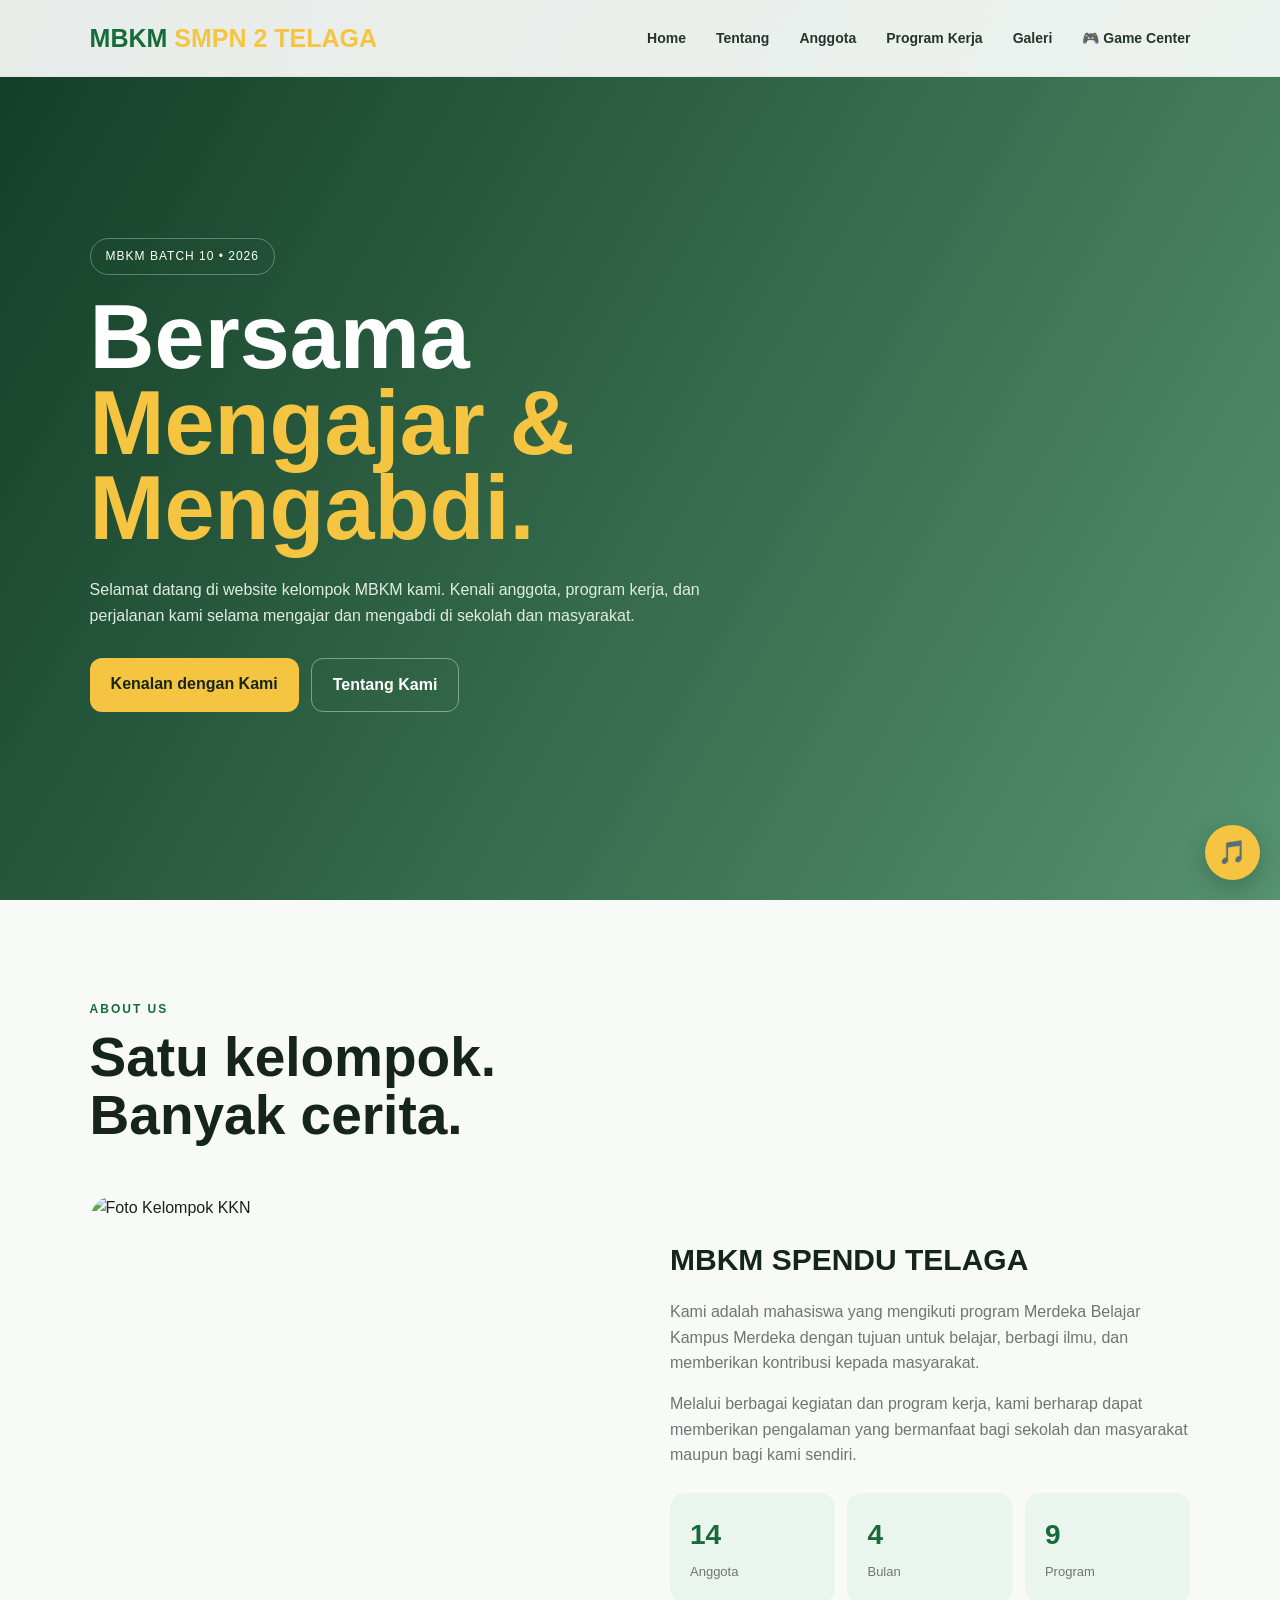
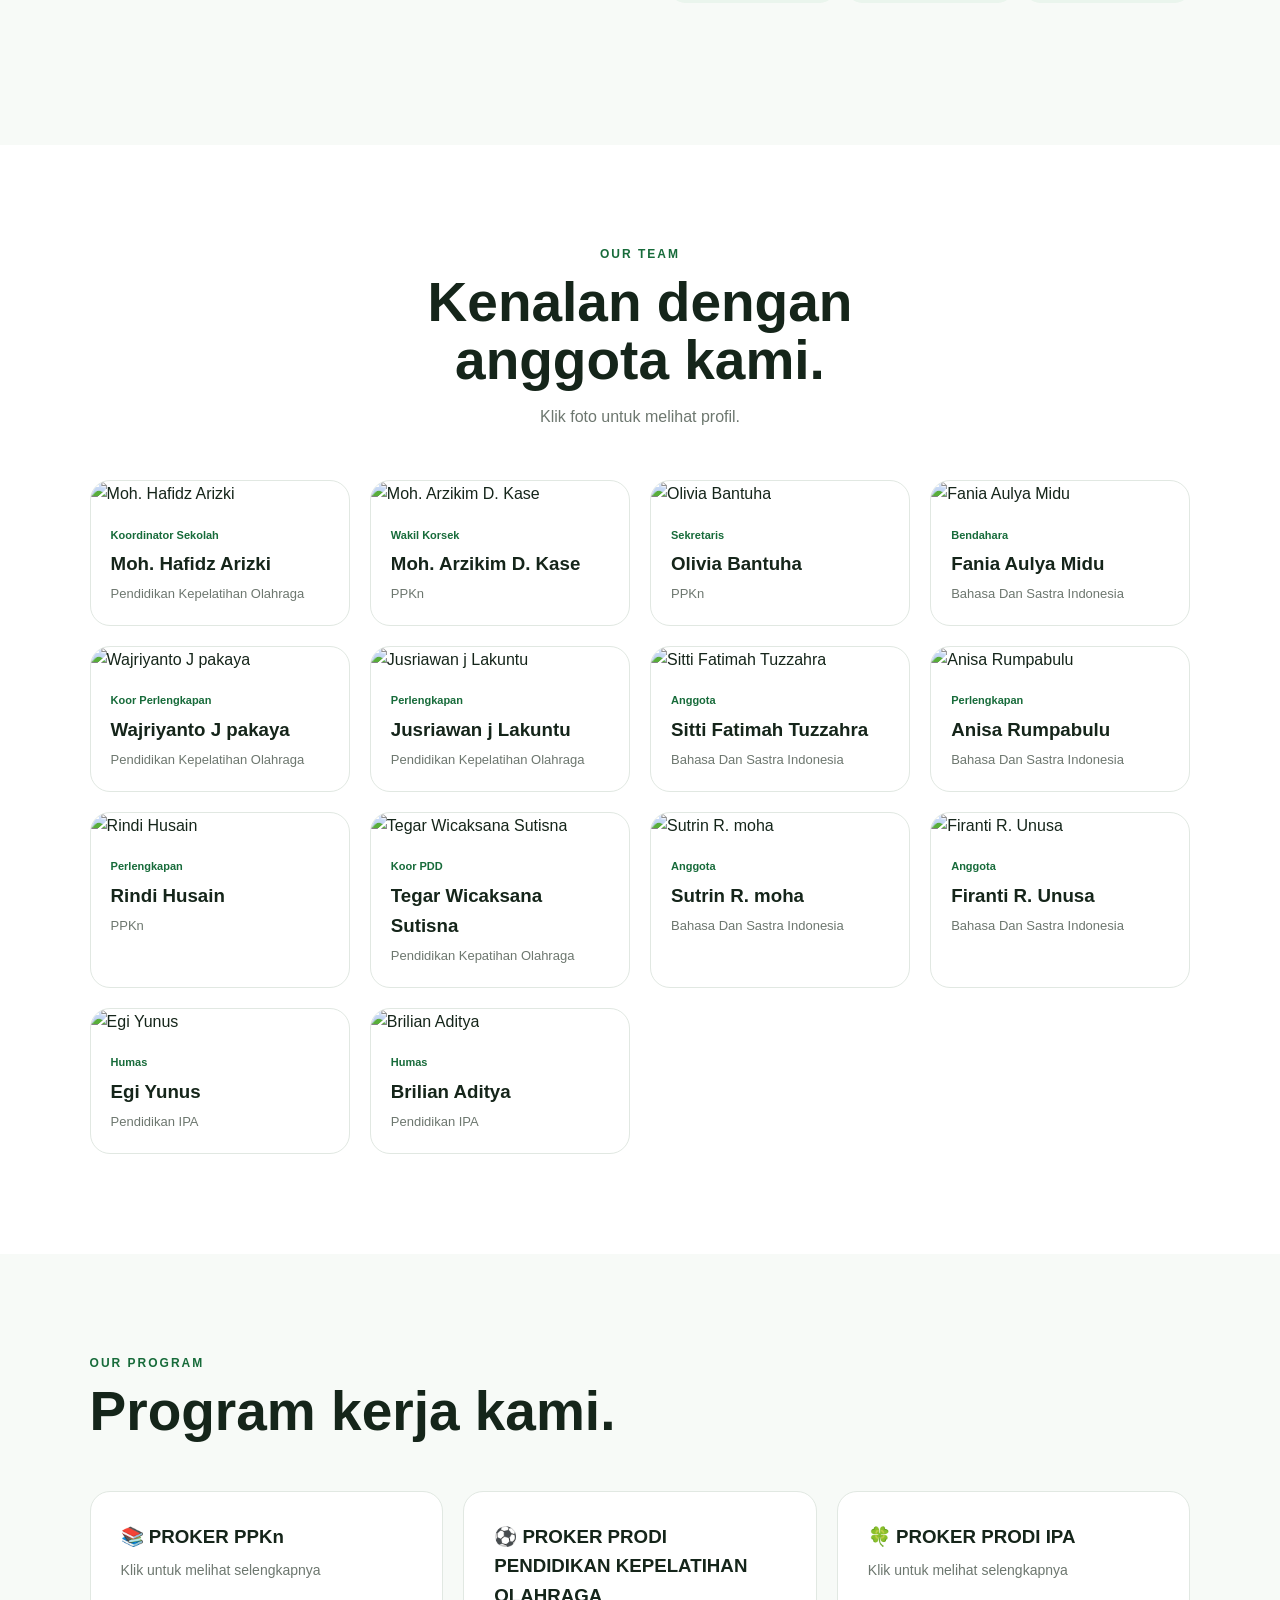
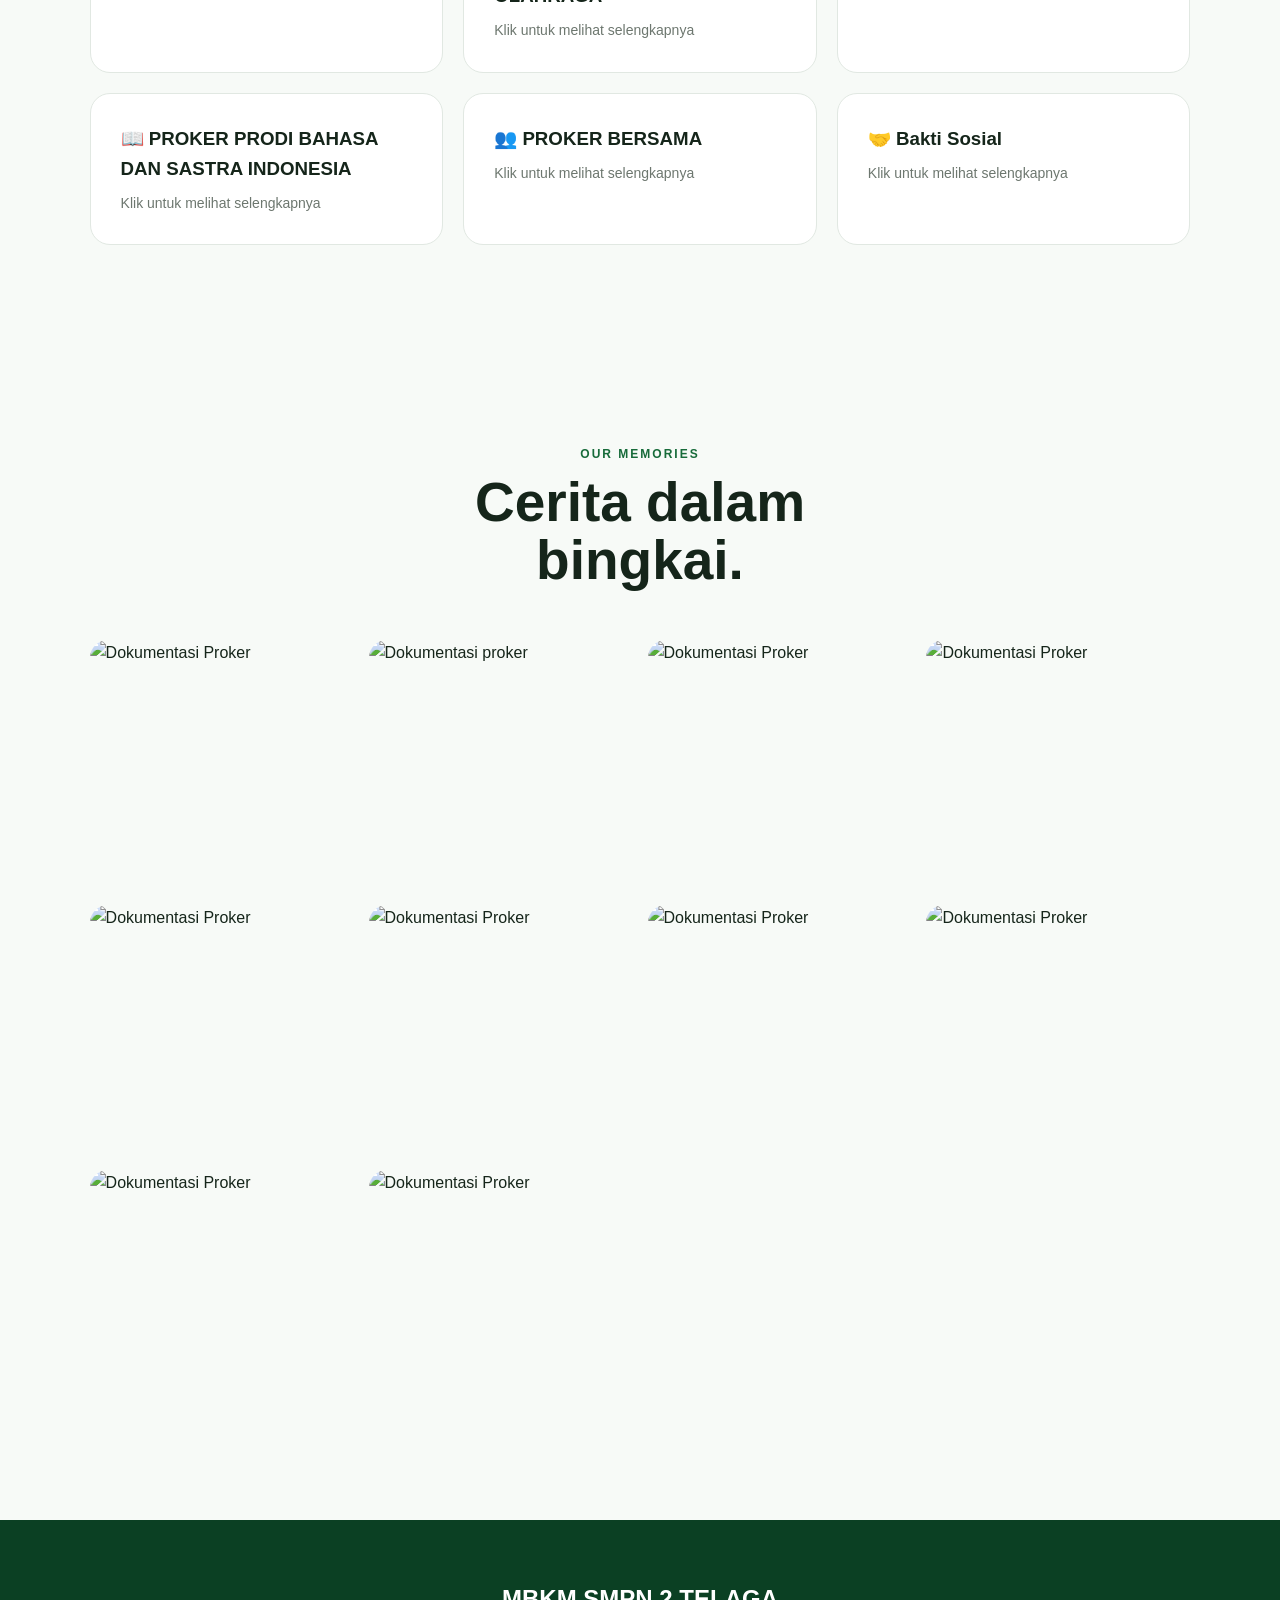
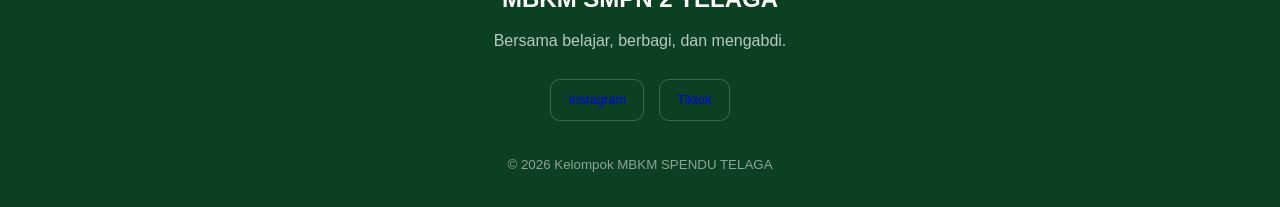
==== index.html @ 3bb8b8b4 "Add files via upload" ====
<!DOCTYPE html>
<html lang="id">
<head>
    <meta charset="UTF-8">
    <meta name="viewport" content="width=device-width, initial-scale=1.0">

    <title>MBKM SPENDU TELAGA</title>

    <link rel="stylesheet" href="style.css">
</head>

<body>

<!-- NAVBAR -->
<header class="navbar">

    <div class="logo">
        MBKM <span>SMPN 2 TELAGA</span>
    </div>

    <button class="menu-btn" onclick="toggleMenu()">
        ☰
    </button>

    <nav id="navMenu">
        <a href="#home">Home</a>
        <a href="#tentang">Tentang</a>
        <a href="#anggota">Anggota</a>
        <a href="#proker">Program Kerja</a>
        <a href="#galeri">Galeri</a>
      <a href="games/index.html">🎮 Game Center</a>
    </nav>

</header>


<!-- HERO -->
<section class="hero" id="home">

    <div class="hero-content">

        <p class="label">
            MBKM BATCH 10 • 2026
        </p>

        <h1>
            Bersama<br>
            <span>Mengajar & Mengabdi.</span>
        </h1>

        <p class="hero-description">
            Selamat datang di website kelompok MBKM kami.
            Kenali anggota, program kerja, dan perjalanan
            kami selama mengajar dan mengabdi di sekolah dan masyarakat.
        </p>

        <div class="hero-buttons">

            <a href="#anggota" class="btn primary">
                Kenalan dengan Kami
            </a>

            <a href="#tentang" class="btn secondary">
                Tentang Kami
            </a>

        </div>

    </div>

</section>


<!-- TENTANG -->
<section class="section" id="tentang">

    <div class="section-title">
        <p>ABOUT US</p>

        <h2>
            Satu kelompok.<br>
            Banyak cerita.
        </h2>
    </div>


    <div class="about">

        <div class="about-image">

            <img
                src="images/kelompok.jpg"
                alt="Foto Kelompok KKN"
            >

        </div>


        <div class="about-content">

            <h3>
                MBKM SPENDU TELAGA
            </h3>

            <p>
                Kami adalah mahasiswa yang mengikuti program
                Merdeka Belajar Kampus Merdeka dengan tujuan untuk belajar,
                berbagi ilmu, dan memberikan kontribusi kepada
                masyarakat.
            </p>

            <p>
                Melalui berbagai kegiatan dan program kerja,
                kami berharap dapat memberikan pengalaman
                yang bermanfaat bagi sekolah dan masyarakat maupun bagi
                kami sendiri.
            </p>


            <div class="info-grid">

                <div>
                    <strong>14</strong>
                    <span>Anggota</span>
                </div>

                <div>
                    <strong>4</strong>
                    <span>Bulan</span>
                </div>

                <div>
                    <strong>9</strong>
                    <span>Program</span>
                </div>

            </div>

        </div>

    </div>

</section>


<!-- ANGGOTA -->
<section class="section members-section" id="anggota">

    <div class="section-title center">

        <p>OUR TEAM</p>

        <h2>
            Kenalan dengan<br>
            anggota kami.
        </h2>

        <span>
            Klik foto untuk melihat profil.
        </span>

    </div>


    <div class="member-container" id="memberContainer">

        <!-- DATA ANGGOTA AKAN DIBUAT OLEH JAVASCRIPT -->

    </div>

</section>


<!-- PROGRAM KERJA -->
<section class="section" id="proker">

    <div class="section-title">

        <p>OUR PROGRAM</p>

        <h2>
            Program kerja
            kami.
        </h2>

    </div>


  <section id="program" class="program-section">

    <div class="program-grid">

        <!-- 1 -->
        <div class="program-card" onclick="openProgram(
            '📚 PROKER PRODI PPKn',
            'Membantu Proses Pelaksanaan Pemilihan OSIS SMPN 2 TELAGA.'
        )">
            <h3>📚 PROKER PPKn</h3>
            <p>Klik untuk melihat selengkapnya</p>
        </div>

        <!-- 2 -->
        <div class="program-card" onclick="openProgram(
            '⚽ PROKER PRODI PENDIDIKAN KEPELATIHAN OLAHRAGA',
            'Melaksanakan Turnamen Mini Soocer Dan Melaksanakan Sosialisasi Olahraga Petanque Di SMPN 2 TELAGA.'
        )">
            <h3>⚽ PROKER PRODI PENDIDIKAN KEPELATIHAN OLAHRAGA</h3>
            <p>Klik untuk melihat selengkapnya</p>
        </div>

        <!-- 3 -->
        <div class="program-card" onclick="openProgram(
            '🍀 PROKER PRODI IPA',
            'Pendidikan STIM Merancang Dan Mengembangkan Projek Pembelajaran Berbasis STIM, Serta Merancang Dan Melaksanakan Program Peningkatan SAINS Peserta Didik Melalui Kegiatan Pembelajaran Pendampingan Atau Pengembangan Bahan Literasi IPA.'
        )">
            <h3>🍀 PROKER PRODI IPA</h3>
            <p>Klik untuk melihat selengkapnya</p>
        </div>

        <!-- 4 -->
        <div class="program-card" onclick="openProgram(
            '📖 PROKER PRODI BAHASA DAN SASTRA INDONESIA',
            'Membuat Kotak Rahasia Dan Pohom Ilmu.'
        )">
            <h3>📖 PROKER PRODI BAHASA DAN SASTRA INDONESIA</h3>
            <p>Klik untuk melihat selengkapnya</p>
        </div>

        <!-- 5 -->
        <div class="program-card" onclick="openProgram(
            '👥 PROKER BERSAMA',
            'Membantu Kegiatan Kokurikuler Dengan Tema Lingkungan Bersih Bumi Sehat.'
        )">
            <h3>👥 PROKER BERSAMA</h3>
            <p>Klik untuk melihat selengkapnya</p>
        </div>

        <!-- 6 -->
        <div class="program-card" onclick="openProgram(
            '🤝 Bakti Sosial',
            'Melaksanakan Bakti Sosial Ke Masjid Terdekat.'
        )">
            <h3>🤝 Bakti Sosial</h3>
            <p>Klik untuk melihat selengkapnya</p>
        </div>

        

    </div>

  </section>



        
      
    </div>

</section>



<!-- GALERI -->
<section class="section" id="galeri">

    <div class="section-title center">

        <p>OUR MEMORIES</p>

        <h2>
            Cerita dalam<br>
            bingkai.
        </h2>

    </div>


    <div class="gallery">

        <img src="images/foto1.jpg" alt="Dokumentasi Proker">

        <img src="images/foto2.jpg" alt="Dokumentasi proker">

        <img src="images/foto3.jpg" alt="Dokumentasi Proker">

        
      <img src="images/foto4.jpg" alt="Dokumentasi Proker">
      <img src="images/foto4.jpg" alt="Dokumentasi Proker">
      <img src="images/foto4.jpg" alt="Dokumentasi Proker">
      <img src="images/foto4.jpg" alt="Dokumentasi Proker">
      <img src="images/foto4.jpg" alt="Dokumentasi Proker">
      <img src="images/foto4.jpg" alt="Dokumentasi Proker">
      <img src="images/foto4.jpg" alt="Dokumentasi Proker">

    </div>

</section>

  

<!-- FOOTER -->
<footer>

    <h2>
        MBKM SMPN 2 TELAGA
    </h2>

    <p>
        Bersama belajar, berbagi, dan mengabdi.
    </p>

    <div class="social">

        <a href="https://www.instagram.com/mbkm_spendutalaga?stkn=MWF0ZjVzMjV0ZnR2Zg==" target="_blank">
            Instagram
        </a>

        <a href="https://www.tiktok.com/@ungmengajar_spendutalaga?_r=1&_t=ZS-99w8MPR8Afi">
            Tiktok
        </a>

    </div>

    <small>
        © 2026 Kelompok MBKM SPENDU TELAGA
    </small>

</footer>


<!-- MODAL PROFIL -->
<div class="modal" id="profileModal">

    <div class="modal-box">

        <button
            class="close"
            onclick="closeProfile()">
            ×
        </button>

        <img id="modalPhoto" src="" alt="Foto">

        <div class="modal-info">

            <p id="modalRole"></p>

            <h2 id="modalName"></h2>

            <span id="modalStudy"></span>

            <hr>

            <p id="modalBio"></p>

        </div>

    </div>

</div>


<audio id="bgMusic" loop>
    <source src="music/kkn.mp3" type="audio/mpeg">
</audio>

<button id="musicButton" onclick="toggleMusic()">
    🎵
</button>

<script src="script.js"></script>

  <div id="programModal" class="program-modal">

    <div class="program-modal-box">

        <button class="program-close" onclick="closeProgram()">
            &times;
        </button>

        <div class="program-icon">
            📋
        </div>

        <h2 id="programTitle">Judul Program</h2>

        <p id="programDescription">
            Deskripsi program kerja.
        </p>

    </div>

  </div>

  
</body>
  <!-- =========================================
     LOADING SCREEN MBKM
========================================= -->

<div id="mbkmLoading">

    <div class="mbkm-loading-content">

        <div class="growth-stage">

            <div class="seed">●</div>

            <div class="sprout">
                <span class="stem"></span>
                <span class="leaf leaf-left"></span>
                <span class="leaf leaf-right"></span>
            </div>

            <div class="plant">
                <span class="plant-stem"></span>
                <span class="plant-leaf left"></span>
                <span class="plant-leaf right"></span>
                <span class="plant-leaf top"></span>
            </div>

        </div>

        <div class="loading-icons">
            <span>📚</span>
            <span>🏫</span>
            <span>⚽</span>
            <span>🤝</span>
        </div>

        <h1>MBKM SPENDU TELAGA</h1>

        <p id="mbkmLoadingText">
            Menanam sebuah perjalanan...
        </p>

        <div class="loading-dots">
            <span></span>
            <span></span>
            <span></span>
        </div>

    </div>

</div>
</html>
---- style.css ----
/* =========================
   RESET
========================= */

* {
    margin: 0;
    padding: 0;
    box-sizing: border-box;
}

html {
    scroll-behavior: smooth;
}

body {
    font-family:
        Arial,
        Helvetica,
        sans-serif;

    background: #f7faf7;

    color: #15251a;

    line-height: 1.6;
}

a {
    text-decoration: none;
}


/* =========================
   COLOR
========================= */

:root {

    --green: #176b3a;

    --dark-green: #0b4023;

    --light-green: #eaf5ed;

    --yellow: #f5c542;

    --white: #ffffff;

    --gray: #6d776f;

    --border: #e1e8e2;

}


/* =========================
   NAVBAR
========================= */

.navbar {

    position: fixed;

    top: 0;

    left: 0;

    width: 100%;

    z-index: 1000;

    display: flex;

    justify-content: space-between;

    align-items: center;

    padding:
        18px 7%;

    background:
        rgba(255,255,255,.9);

    backdrop-filter:
        blur(15px);

    border-bottom:
        1px solid #e5e5e5;

}


.logo {

    font-size: 25px;

    font-weight: 900;

    color:
        var(--green);

}

.logo span {

    color:
        var(--yellow);

}


.navbar nav {

    display: flex;

    gap: 30px;

}


.navbar nav a {

    color:
        #26352b;

    font-size: 14px;

    font-weight: 700;

    transition: .3s;

}


.navbar nav a:hover {

    color:
        var(--green);

}


.menu-btn {

    display: none;

    border: none;

    background: none;

    font-size: 26px;

}


/* =========================
   HERO
========================= */

.hero {

    min-height: 100vh;

    display: flex;

    align-items: center;

    padding:
        120px 7% 70px;

    color:
        white;

    background:

        linear-gradient(
            120deg,
            rgba(8,53,29,.96),
            rgba(23,107,58,.72)
        ),

        url("images/hero.jpg");

    background-size: cover;

    background-position: center;

}


.hero-content {

    max-width: 780px;

}


.label {

    display: inline-block;

    padding:
        8px 15px;

    margin-bottom:
        20px;

    border:
        1px solid rgba(255,255,255,.3);

    border-radius:
        50px;

    font-size:
        12px;

    letter-spacing:
        1px;

}


.hero h1 {

    font-size:
        clamp(45px,9vw,90px);

    line-height:
        .95;

    margin-bottom:
        25px;

}


.hero h1 span {

    color:
        var(--yellow);

}


.hero-description {

    max-width:
        620px;

    color:
        #e0ece4;

    margin-bottom:
        30px;

}


.hero-buttons {

    display:
        flex;

    gap:
        12px;

    flex-wrap:
        wrap;

}


.btn {

    display:
        inline-block;

    padding:
        13px 21px;

    border-radius:
        12px;

    font-weight:
        800;

    transition:
        .3s;

}


.primary {

    background:
        var(--yellow);

    color:
        #17251b;

}


.primary:hover {

    transform:
        translateY(-3px);

}


.secondary {

    color:
        white;

    border:
        1px solid rgba(255,255,255,.4);

}


/* =========================
   SECTION
========================= */

.section {

    padding:
        100px 7%;

}


.section-title {

    max-width:
        650px;

    margin-bottom:
        50px;

}


.section-title p {

    color:
        var(--green);

    font-weight:
        900;

    font-size:
        12px;

    letter-spacing:
        2px;

}


.section-title h2 {

    font-size:
        clamp(34px,5vw,55px);

    line-height:
        1.05;

    margin:
        10px 0 15px;

}


.section-title span {

    color:
        var(--gray);

}


.center {

    text-align:
        center;

    margin-left:
        auto;

    margin-right:
        auto;

}


/* =========================
   ABOUT
========================= */

.about {

    display:
        grid;

    grid-template-columns:
        1fr 1fr;

    gap:
        60px;

    align-items:
        center;

}


.about-image {

    height:
        450px;

    border-radius:
        25px;

    overflow:
        hidden;

}


.about-image img {

    width:
        100%;

    height:
        100%;

    object-fit:
        cover;

}


.about-content h3 {

    font-size:
        30px;

    margin-bottom:
        15px;

}


.about-content p {

    color:
        var(--gray);

    margin-bottom:
        15px;

}


.info-grid {

    display:
        grid;

    grid-template-columns:
        repeat(3,1fr);

    gap:
        12px;

    margin-top:
        25px;

}


.info-grid div {

    padding:
        20px;

    background:
        var(--light-green);

    border-radius:
        15px;

}


.info-grid strong {

    display:
        block;

    color:
        var(--green);

    font-size:
        28px;

}


.info-grid span {

    color:
        var(--gray);

    font-size:
        13px;

}


/* =========================
   MEMBERS
========================= */

.members-section {

    background:
        white;

}


.member-container {

    display:
        grid;

    grid-template-columns:
        repeat(4,1fr);

    gap:
        20px;

}


.member-card {

    background:
        white;

    border:
        1px solid var(--border);

    border-radius:
        20px;

    overflow:
        hidden;

    cursor:
        pointer;

    transition:
        .35s;

}


.member-card:hover {

    transform:
        translateY(-7px);

    box-shadow:
        0 20px 45px rgba(0,0,0,.09);

}


.member-card img {

    width:
        100%;

    height:
        280px;

    object-fit:
        cover;

}


.member-info {

    padding:
        20px;

}


.member-role {

    color:
        var(--green);

    font-size:
        11px;

    font-weight:
        900;

}


.member-info h3 {

    margin:
        5px 0;

}


.member-info p {

    color:
        var(--gray);

    font-size:
        13px;

}


/* =========================
   PROGRAM
========================= */

.program-grid {

    display:
        grid;

    grid-template-columns:
        repeat(3,1fr);

    gap:
        20px;

}


.program-card {

    padding:
        30px;

    background:
        white;

    border:
        1px solid var(--border);

    border-radius:
        20px;

    transition:
        .3s;

}


.program-card:hover {

    transform:
        translateY(-5px);

    border-color:
        var(--green);

}


.icon {

    width:
        55px;

    height:
        55px;

    display:
        flex;

    align-items:
        center;

    justify-content:
        center;

    background:
        var(--light-green);

    border-radius:
        15px;

    font-size:
        25px;

    margin-bottom:
        20px;

}


.program-card h3 {

    margin-bottom:
        8px;

}


.program-card p {

    color:
        var(--gray);

    font-size:
        14px;

}


/* =========================
   GALLERY
========================= */

.gallery {

    display:
        grid;

    grid-template-columns:
        repeat(4,1fr);

    gap:
        15px;

}


.gallery img {

    width:
        100%;

    height:
        250px;

    object-fit:
        cover;

    border-radius:
        18px;

    transition:
        .4s;

}


.gallery img:hover {

    transform:
        scale(1.03);

}


/* =========================
   FOOTER
========================= */

footer {

    padding:
        60px 7% 30px;

    background:
        var(--dark-green);

    color:
        white;

    text-align:
        center;

}


footer p {

    color:
        #b9cabe;

    margin:
        10px 0 25px;

}


.social {

    display:
        flex;

    justify-content:
        center;

    gap:
        15px;

    margin-bottom:
        30px;

}


.social a {

    padding:
        10px 17px;

    border:
        1px solid rgba(255,255,255,.2);

    border-radius:
        10px;

    font-size:
        13px;

}


footer small {

    color:
        #8ea394;

}


/* =========================
   MODAL
========================= */

.modal {

    position:
        fixed;

    inset:
        0;

    z-index:
        2000;

    display:
        none;

    align-items:
        center;

    justify-content:
        center;

    padding:
        20px;

    background:
        rgba(0,0,0,.7);

}


.modal.active {

    display:
        flex;

}


.modal-box {

    position:
        relative;

    width:
        min(480px,100%);

    background:
        white;

    border-radius:
        25px;

    overflow:
        hidden;

}


.modal-box > img {

    width:
        100%;

    height:
        300px;

    object-fit:
        cover;

}


.close {

    position:
        absolute;

    top:
        15px;

    right:
        15px;

    width:
        38px;

    height:
        38px;

    border:
        none;

    border-radius:
        50%;

    background:
        white;

    font-size:
        24px;

    cursor:
        pointer;

}


.modal-info {

    padding:
        25px;

}


.modal-info > p:first-child {

    color:
        var(--green);

    font-size:
        12px;

    font-weight:
        900;

}


.modal-info h2 {

    margin:
        5px 0;

}


.modal-info span {

    color:
        var(--gray);

    font-size:
        14px;

}


.modal-info hr {

    margin:
        20px 0;

    border:
        none;

    border-top:
        1px solid var(--border);

}


.modal-info p {

    color:
        var(--gray);

}


/* =========================
   MOBILE
========================= */

@media(max-width:900px) {

    .member-container {

        grid-template-columns:
            repeat(2,1fr);

    }

    .program-grid {

        grid-template-columns:
            repeat(2,1fr);

    }

    .gallery {

        grid-template-columns:
            repeat(2,1fr);

    }

    .about {

        grid-template-columns:
            1fr;

    }

}


@media(max-width:650px) {

    .navbar {

        padding:
            15px 5%;

    }


    .menu-btn {

        display:
            block;

    }


    .navbar nav {

        position:
            absolute;

        top:
            70px;

        left:
            5%;

        right:
            5%;

        display:
            none;

        flex-direction:
            column;

        gap:
            0;

        padding:
            10px;

        background:
            white;

        border-radius:
            15px;

        box-shadow:
            0 15px 40px rgba(0,0,0,.12);

    }


    .navbar nav.active {

        display:
            flex;

    }


    .navbar nav a {

        padding:
            12px;

    }


    .section {

        padding:
            75px 5%;

    }


    .member-container {

        grid-template-columns:
            1fr;

    }


    .program-grid {

        grid-template-columns:
            1fr;

    }


    .gallery {

        grid-template-columns:
            1fr 1fr;

    }


    .gallery img {

        height:
            180px;

    }

  .video-section {
    padding: 80px 20px;
    text-align: center;
}

.video-container {
    max-width: 900px;
    margin: 30px auto 0;
    border-radius: 20px;
    overflow: hidden;
    border: 2px solid rgba(245, 197, 66, .5);
    box-shadow: 0 15px 40px rgba(0,0,0,.35);
}

.video-container video {
    display: block;
    width: 100%;
    height: auto;
}


    .about-image {

        height:
            300px;

    }


    .info-grid {

        grid-template-columns:
            1fr;

    }

}

/* =========================
   ANIMASI SAAT SCROLL
========================= */

.reveal {
    opacity: 0;
    transform: translateY(50px);
    transition: opacity 0.8s ease, transform 0.8s ease;
}

.reveal.active {
    opacity: 1;
    transform: translateY(0);
}


/* =========================
   FOTO ZOOM
========================= */

.photo-zoom {
    cursor: pointer;
    transition: transform 0.4s ease, filter 0.4s ease;
}

.photo-zoom:hover {
    transform: scale(1.03);
}

.photo-viewer {
    position: fixed;
    inset: 0;
    background: rgba(0, 0, 0, 0.9);
    display: flex;
    justify-content: center;
    align-items: center;
    padding: 20px;
    z-index: 9999;

    opacity: 0;
    visibility: hidden;
    transition: 0.3s ease;
}

.photo-viewer.show {
    opacity: 1;
    visibility: visible;
}

.photo-viewer img {
    max-width: 95%;
    max-height: 90vh;
    object-fit: contain;
    border-radius: 15px;

    transform: scale(0.7);
    transition: transform 0.4s ease;
}

.photo-viewer.show img {
    transform: scale(1);
}

.close-photo {
    position: absolute;
    top: 20px;
    right: 25px;

    font-size: 35px;
    color: white;
    cursor: pointer;
    z-index: 2;
}
/* =========================
   MUSIC BUTTON
========================= */

#musicButton {
    position: fixed;

    right: 20px;
    bottom: 20px;

    width: 55px;
    height: 55px;

    border: none;
    border-radius: 50%;

    background: #f5c542;
    color: #15251a;

    font-size: 23px;

    cursor: pointer;

    z-index: 1500;

    box-shadow:
        0 8px 25px rgba(0,0,0,.2);

    transition: .3s;
}

#musicButton:hover {
    transform: scale(1.1);
}

#musicButton.playing {
    animation: musicPulse 1.2s infinite;
}

@keyframes musicPulse {

    0% {
        transform: scale(1);
    }

    50% {
        transform: scale(1.12);
    }

    100% {
        transform: scale(1);
    }

}

/* =========================
   PROGRAM KERJA INTERAKTIF
========================= */

.program-card {
    cursor: pointer;
    transition: transform 0.3s ease,
                box-shadow 0.3s ease;
}

.program-card:hover {
    transform: translateY(-8px) scale(1.02);
}

.program-card:active {
    transform: scale(0.97);
}


/* POPUP */

.program-modal {
    position: fixed;
    inset: 0;

    background: rgba(0, 0, 0, 0.75);

    display: flex;
    align-items: center;
    justify-content: center;

    padding: 20px;

    z-index: 9998;

    opacity: 0;
    visibility: hidden;

    transition: 0.3s ease;
}

.program-modal.show {
    opacity: 1;
    visibility: visible;
}

.program-modal-box {
    position: relative;

    width: 100%;
    max-width: 550px;

    padding: 40px 30px;

    border-radius: 25px;

    background: linear-gradient(
        145deg,
        #123d2b,
        #0b241a
    );

    border: 1px solid rgba(245, 197, 66, 0.5);

    box-shadow:
        0 20px 60px rgba(0,0,0,0.5),
        0 0 30px rgba(245,197,66,0.15);

    text-align: center;

    transform: scale(0.7);

    transition: 0.4s ease;
}

.program-modal.show .program-modal-box {
    transform: scale(1);
}

.program-icon {
    font-size: 45px;
    margin-bottom: 15px;
}

.program-modal-box h2 {
    color: #f5c542;
    margin-bottom: 15px;
}

.program-modal-box p {
    color: #eee;
    line-height: 1.8;
    font-size: 15px;
}

.program-close {
    position: absolute;

    top: 12px;
    right: 18px;

    background: transparent;
    border: none;

    color: white;

    font-size: 32px;

    cursor: pointer;
}

.program-close:hover {
    color: #f5c542;
}

/* =========================================
   MBKM GROWTH LOADING
========================================= */

#mbkmLoading {
    position: fixed;
    inset: 0;
    z-index: 999999;
    display: flex;
    align-items: center;
    justify-content: center;
    background:
        radial-gradient(
            circle at center,
            #123d27 0%,
            #071a10 55%,
            #030b07 100%
        );
    overflow: hidden;
    opacity: 1;
    visibility: visible;
    transition: opacity .8s ease, visibility .8s ease;
}

#mbkmLoading.hide {
    opacity: 0;
    visibility: hidden;
}

.mbkm-loading-content {
    position: relative;
    width: 100%;
    max-width: 500px;
    text-align: center;
}

/* Tanaman */

.growth-stage {
    position: relative;
    width: 180px;
    height: 190px;
    margin: 0 auto 10px;
}

/* Benih */

.seed {
    position: absolute;
    left: 50%;
    bottom: 35px;
    transform: translateX(-50%);
    width: 15px;
    height: 20px;
    border-radius: 50%;
    background: #f5c542;
    box-shadow: 0 0 25px rgba(245,197,66,.5);
    animation: seedGrow 1s ease forwards;
}

/* Tunas */

.sprout {
    position: absolute;
    left: 50%;
    bottom: 30px;
    width: 70px;
    height: 110px;
    transform: translateX(-50%) scale(0);
    opacity: 0;
    animation: sproutGrow 1.2s ease forwards 1s;
}

.stem {
    position: absolute;
    left: 50%;
    bottom: 0;
    width: 7px;
    height: 75px;
    transform: translateX(-50%);
    border-radius: 10px;
    background: #4caf50;
}

.leaf {
    position: absolute;
    width: 42px;
    height: 22px;
    background: #65b947;
    border-radius: 100% 0 100% 0;
}

.leaf-left {
    left: 0;
    bottom: 35px;
    transform: rotate(-25deg);
}

.leaf-right {
    right: 0;
    bottom: 55px;
    transform: scaleX(-1) rotate(-25deg);
}

/* Tanaman besar */

.plant {
    position: absolute;
    left: 50%;
    bottom: 20px;
    width: 120px;
    height: 145px;
    transform: translateX(-50%) scale(0);
    opacity: 0;
    animation: plantGrow 1.4s ease forwards 2.1s;
}

.plant-stem {
    position: absolute;
    left: 50%;
    bottom: 0;
    width: 8px;
    height: 120px;
    transform: translateX(-50%);
    border-radius: 10px;
    background: #4caf50;
}

.plant-leaf {
    position: absolute;
    width: 58px;
    height: 30px;
    background: #66bb45;
    border-radius: 100% 0 100% 0;
}

.plant-leaf.left {
    left: 0;
    bottom: 45px;
    transform: rotate(-25deg);
}

.plant-leaf.right {
    right: 0;
    bottom: 70px;
    transform: scaleX(-1) rotate(-25deg);
}

.plant-leaf.top {
    left: 50%;
    top: 0;
    transform: translateX(-50%) rotate(45deg);
    width: 48px;
    height: 48px;
}

/* Ikon */

.loading-icons {
    display: flex;
    justify-content: center;
    gap: 18px;
    margin-top: 5px;
}

.loading-icons span {
    font-size: 25px;
    opacity: 0;
    transform: translateY(15px) scale(.6);
}

.loading-icons span:nth-child(1) {
    animation: iconAppear .7s ease forwards 2.8s;
}

.loading-icons span:nth-child(2) {
    animation: iconAppear .7s ease forwards 3s;
}

.loading-icons span:nth-child(3) {
    animation: iconAppear .7s ease forwards 3.2s;
}

.loading-icons span:nth-child(4) {
    animation: iconAppear .7s ease forwards 3.4s;
}

/* Judul */

.mbkm-loading-content h1 {
    margin: 18px 0 5px;
    color: #f5c542;
    font-size: 38px;
    font-weight: 900;
    letter-spacing: 7px;
    opacity: 0;
    animation: titleAppear .8s ease forwards 3.5s;
}

.mbkm-loading-content p {
    margin: 0;
    color: rgba(255,255,255,.7);
    font-size: 13px;
    opacity: 0;
    animation: textAppear .8s ease forwards 3.7s;
}

/* Titik loading */

.loading-dots {
    display: flex;
    justify-content: center;
    gap: 6px;
    margin-top: 18px;
}

.loading-dots span {
    width: 6px;
    height: 6px;
    border-radius: 50%;
    background: #f5c542;
    animation: dotPulse 1s infinite;
}

.loading-dots span:nth-child(2) {
    animation-delay: .15s;
}

.loading-dots span:nth-child(3) {
    animation-delay: .3s;
}

/* Animasi */

@keyframes seedGrow {
    0% {
        transform: translateX(-50%) scale(.2);
        opacity: 0;
    }

    50% {
        transform: translateX(-50%) scale(1.2);
        opacity: 1;
    }

    100% {
        transform: translateX(-50%) scale(1);
        opacity: 0;
    }
}

@keyframes sproutGrow {
    0% {
        transform: translateX(-50%) scale(0);
        opacity: 0;
    }

    60% {
        transform: translateX(-50%) scale(1.1);
        opacity: 1;
    }

    100% {
        transform: translateX(-50%) scale(1);
        opacity: 1;
    }
}

@keyframes plantGrow {
    0% {
        transform: translateX(-50%) scale(0);
        opacity: 0;
    }

    60% {
        transform: translateX(-50%) scale(1.1);
        opacity: 1;
    }

    100% {
        transform: translateX(-50%) scale(1);
        opacity: 1;
    }
}

@keyframes iconAppear {
    from {
        opacity: 0;
        transform: translateY(15px) scale(.6);
    }

    to {
        opacity: 1;
        transform: translateY(0) scale(1);
    }
}

@keyframes titleAppear {
    from {
        opacity: 0;
        transform: translateY(15px);
    }

    to {
        opacity: 1;
        transform: translateY(0);
    }
}

@keyframes textAppear {
    from {
        opacity: 0;
    }

    to {
        opacity: 1;
    }
}

@keyframes dotPulse {
    0%, 100% {
        opacity: .25;
        transform: scale(.7);
    }

    50% {
        opacity: 1;
        transform: scale(1.2);
    }
}

@media (max-width: 600px) {

    .growth-stage {
        transform: scale(.85);
        margin-bottom: -10px;
    }

    .mbkm-loading-content h1 {
        font-size: 32px;
    }

}

/* AUTO CLOSE LOADING */
#mbkmLoading {
    animation: mbkmLoadingOut 1s ease forwards;
    animation-delay: 5s;
}

@keyframes mbkmLoadingOut {
    0% {
        opacity: 1;
        visibility: visible;
    }

    100% {
        opacity: 0;
        visibility: hidden;
        pointer-events: none;
    }
}
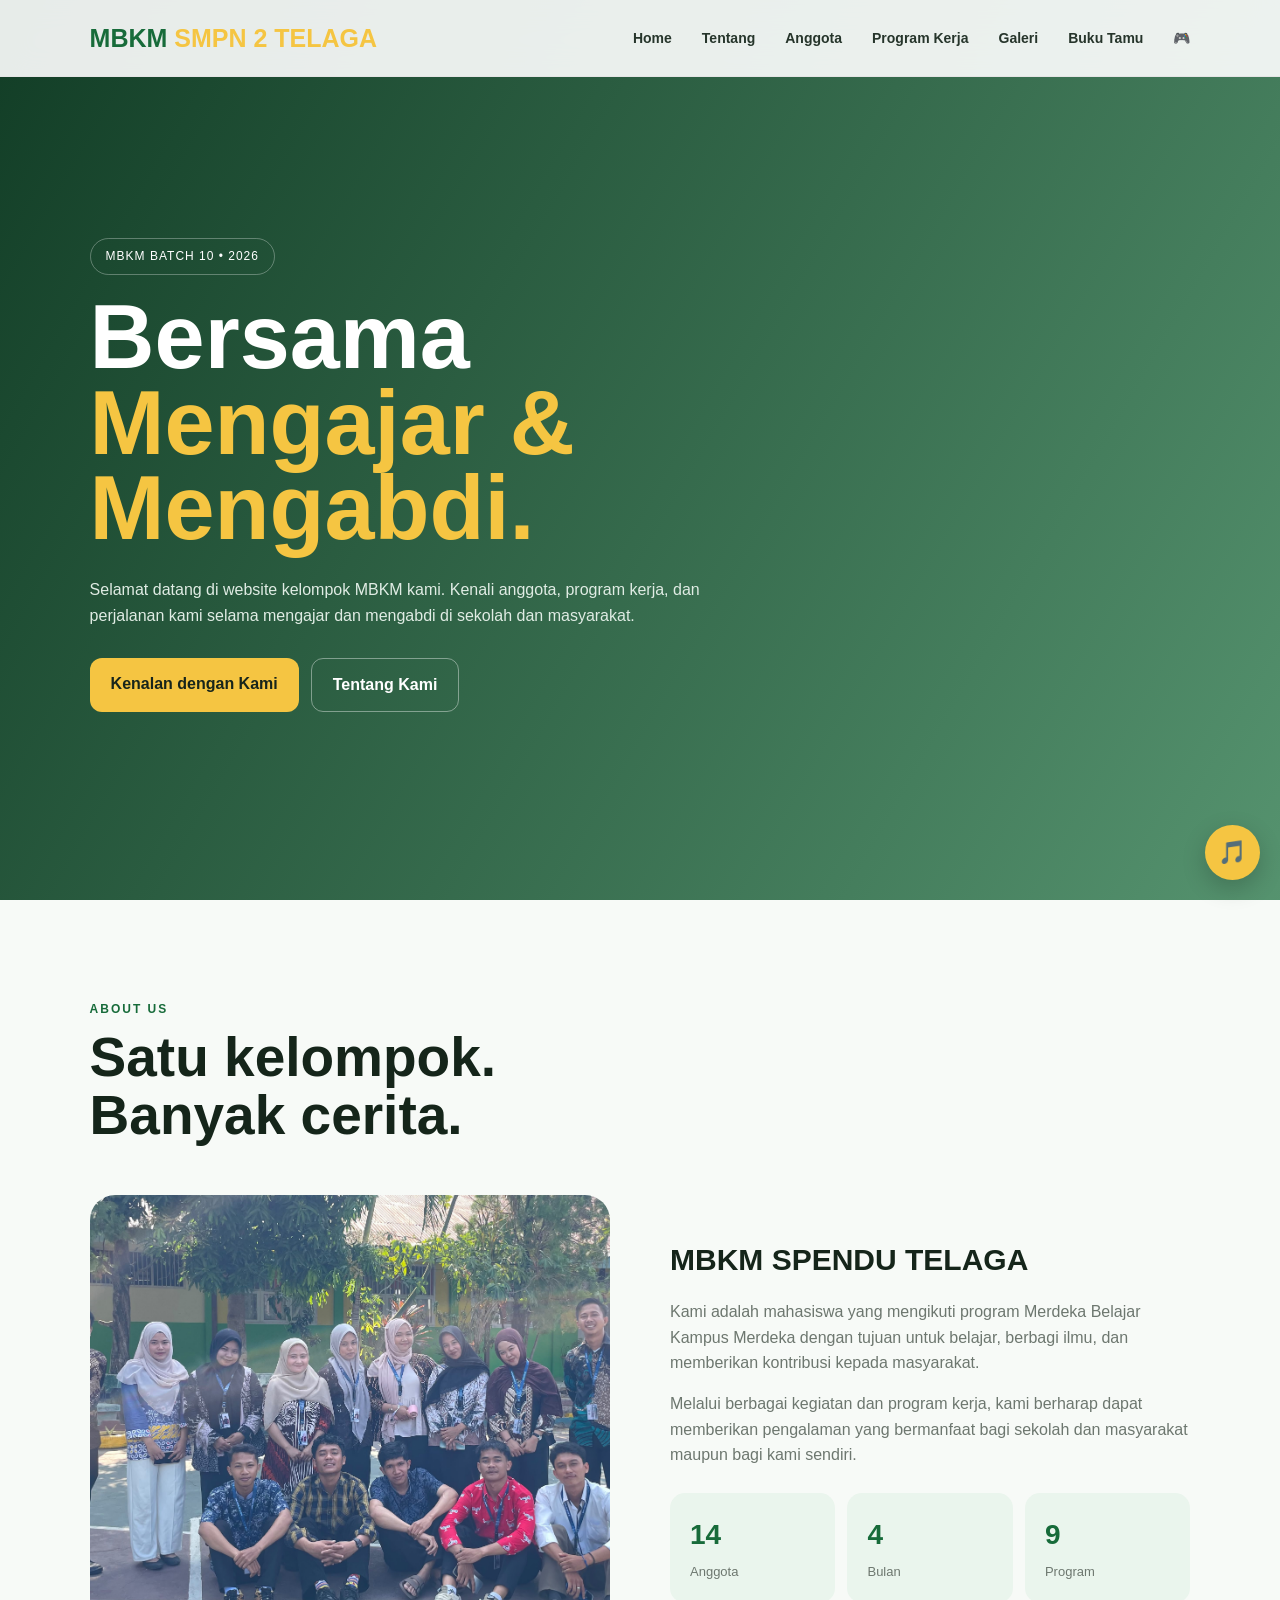
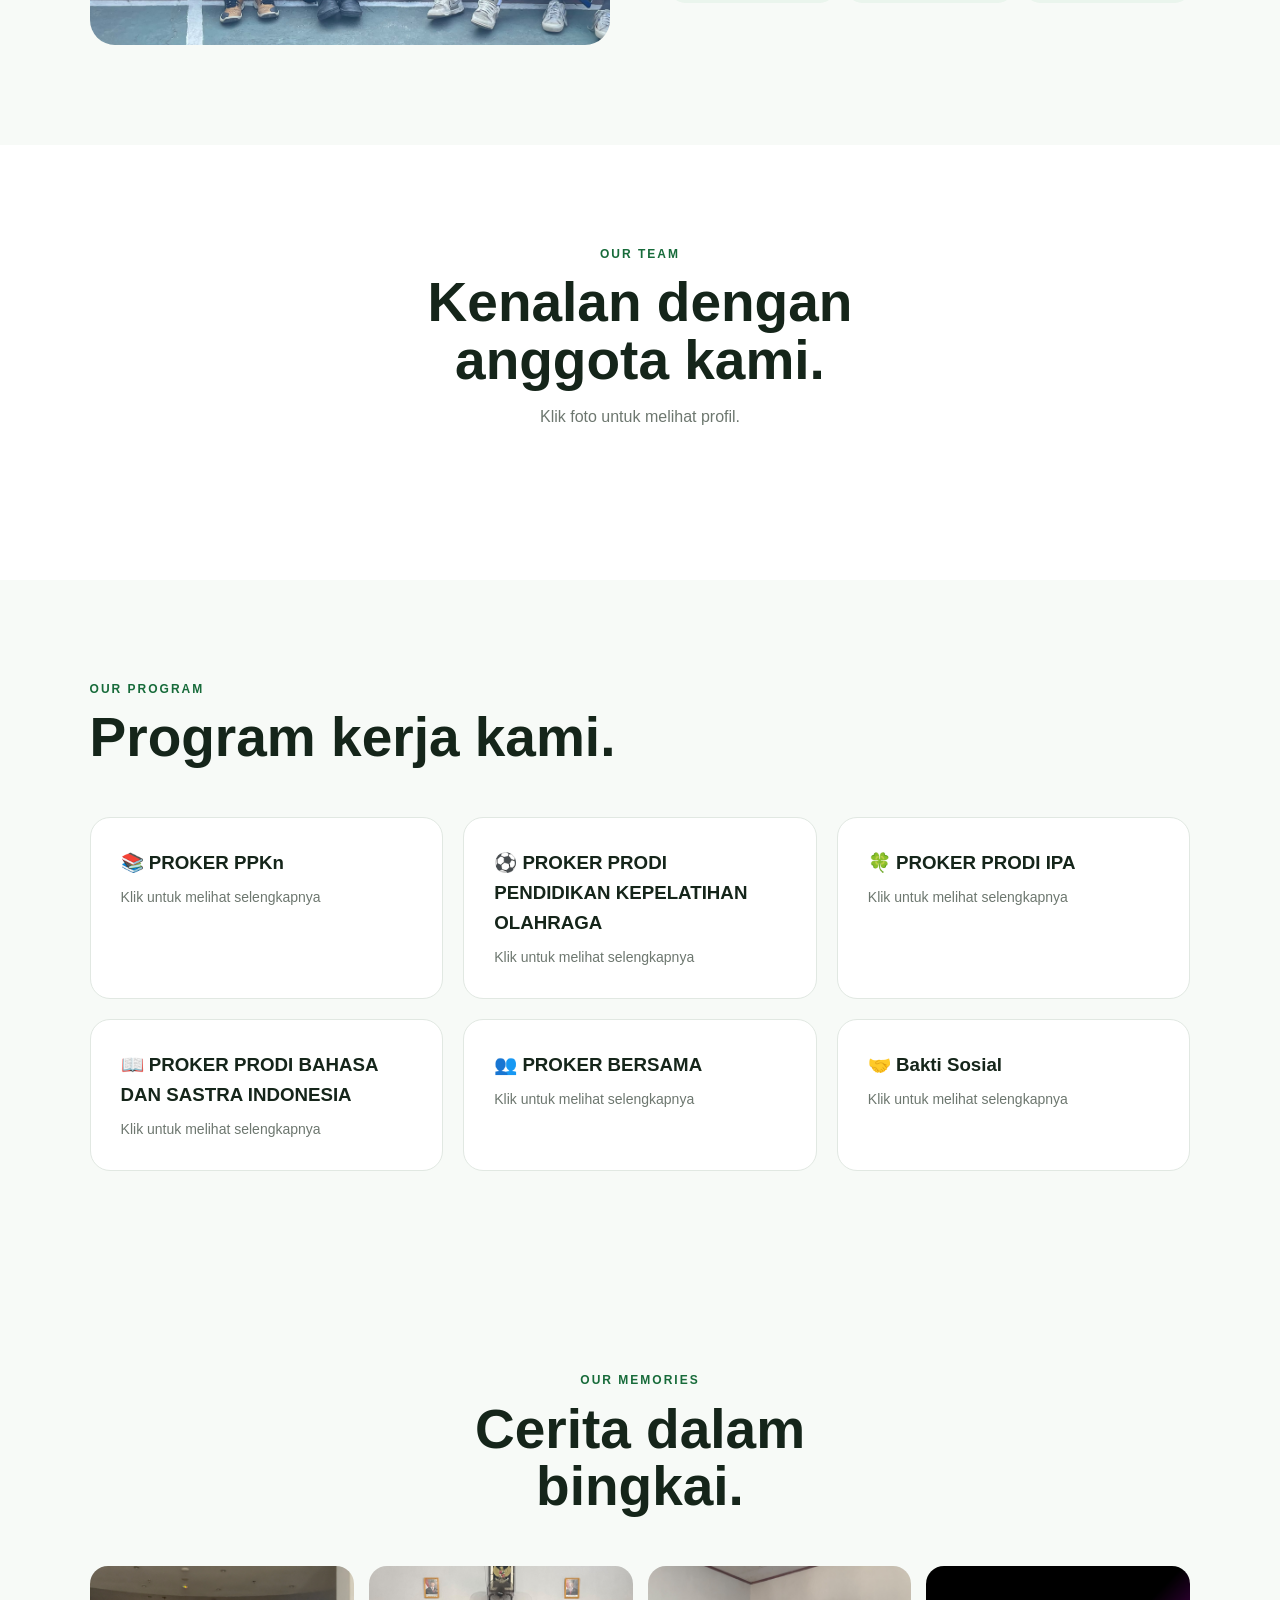
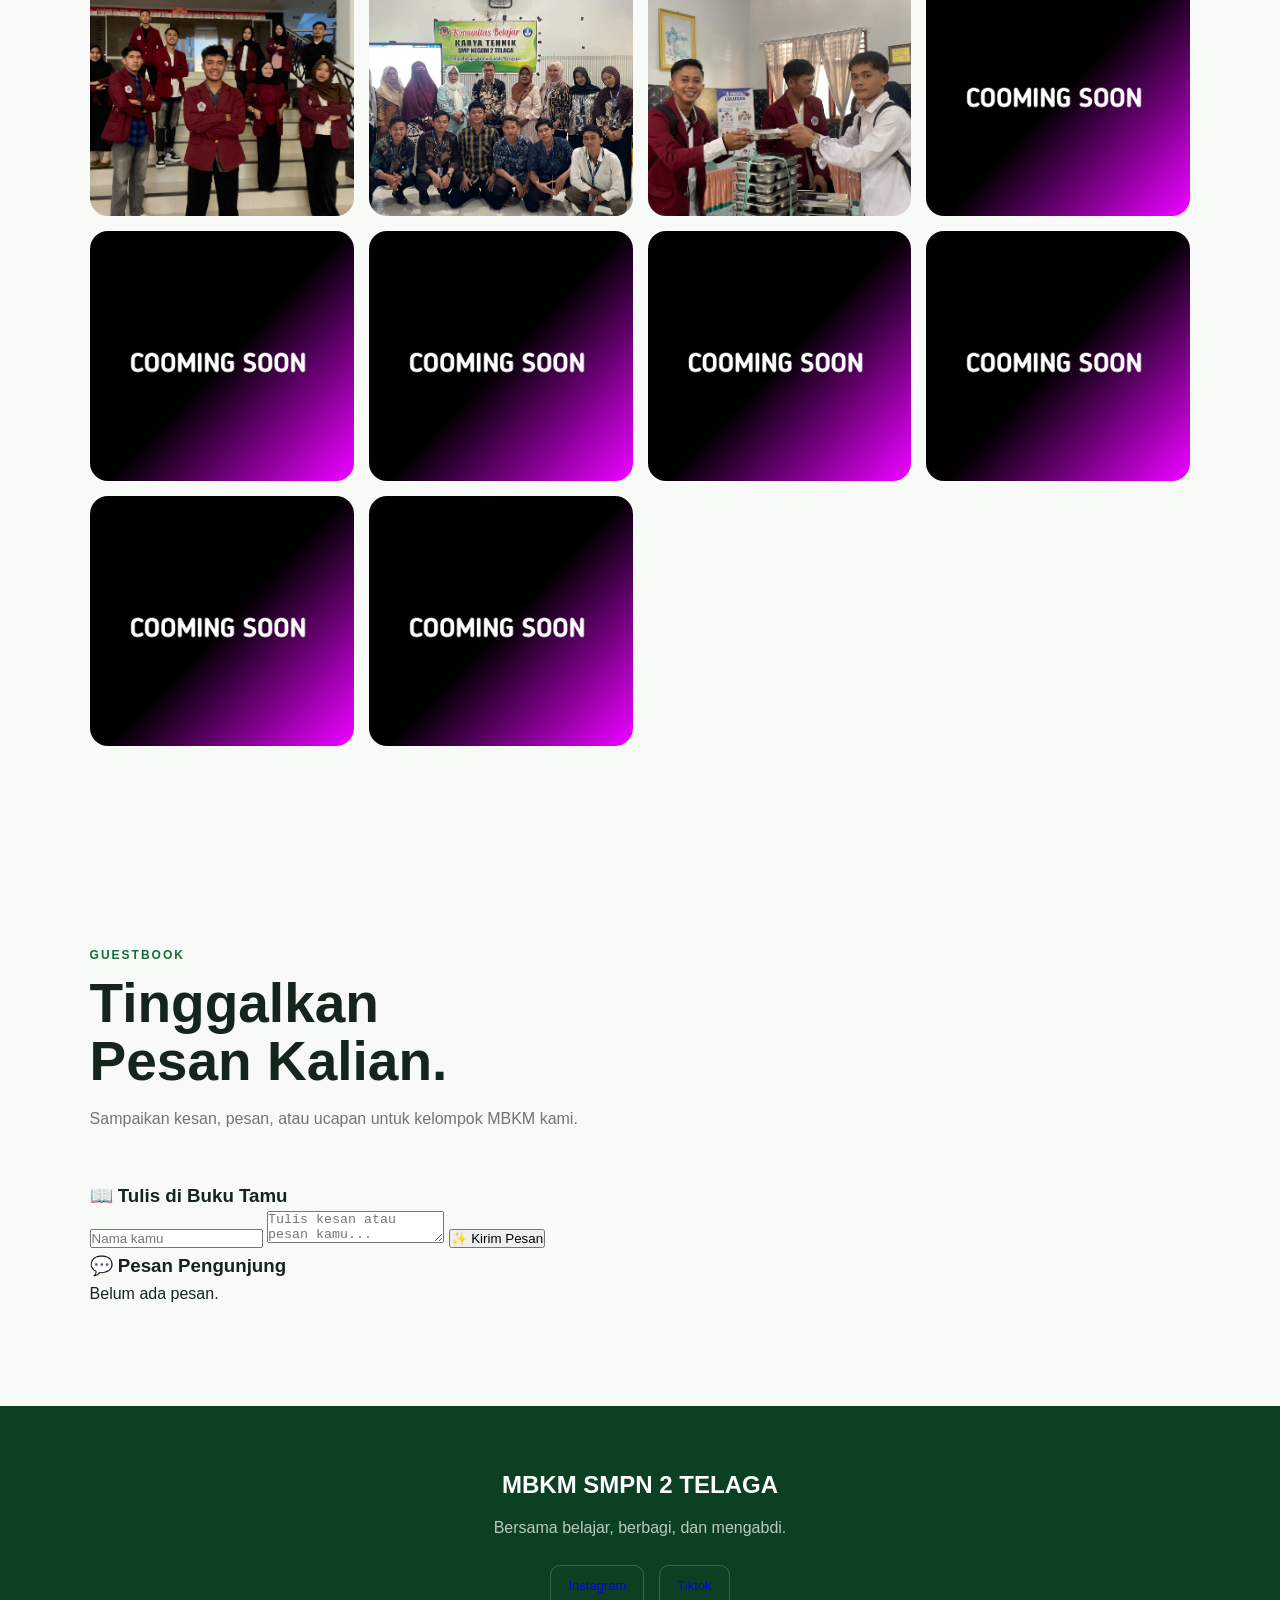
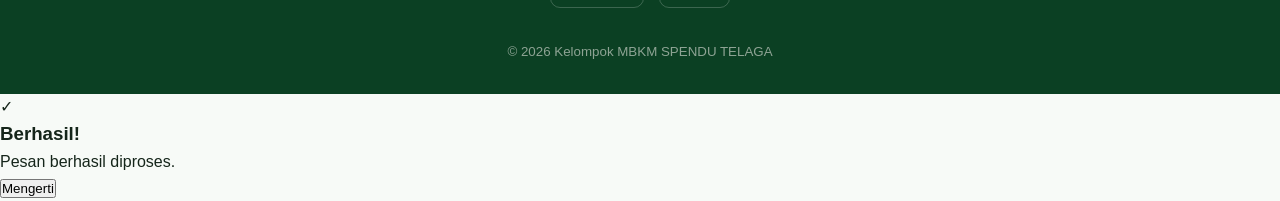
==== commit a900a84c: "Update index.html" ====
--- a/index.html
+++ b/index.html
@@ -23,12 +23,13 @@
     </button>
 
     <nav id="navMenu">
-        <a href="#home">Home</a>
-        <a href="#tentang">Tentang</a>
-        <a href="#anggota">Anggota</a>
-        <a href="#proker">Program Kerja</a>
-        <a href="#galeri">Galeri</a>
-      <a href="games/index.html">🎮 Game Center</a>
+    <a href="#home">Home</a>
+    <a href="#tentang">Tentang</a>
+    <a href="#anggota">Anggota</a>
+    <a href="#proker">Program Kerja</a>
+    <a href="#galeri">Galeri</a>
+    <a href="#bukutamu">Buku Tamu</a>
+    <a href="games/index.html">🎮</a>
     </nav>
 
 </header>
@@ -296,7 +297,80 @@
 
 </section>
 
-  
+  <!-- =========================
+     BUKU TAMU
+========================= -->
+
+<section class="section guestbook" id="bukutamu">
+
+    <div class="section-title">
+
+        <p>GUESTBOOK</p>
+
+        <h2>
+            Tinggalkan<br>
+            Pesan Kalian.
+        </h2>
+
+        <span>
+            Sampaikan kesan, pesan, atau ucapan
+            untuk kelompok MBKM kami.
+        </span>
+
+    </div>
+
+
+    <div class="guestbook-container">
+
+        <!-- FORM -->
+        <div class="guestbook-form">
+
+            <h3>📖 Tulis di Buku Tamu</h3>
+
+            <input
+                type="text"
+                id="guestName"
+                placeholder="Nama kamu"
+                maxlength="50"
+            >
+
+            <textarea
+                id="guestMessage"
+                placeholder="Tulis kesan atau pesan kamu..."
+                maxlength="300"
+            ></textarea>
+
+            <button
+                type="button"
+                onclick="addGuestbook()"
+                class="guestbook-btn"
+            >
+                ✨ Kirim Pesan
+            </button>
+
+        </div>
+
+
+        <!-- DAFTAR PESAN -->
+        <div class="guestbook-list">
+
+            <h3>
+                💬 Pesan Pengunjung
+            </h3>
+
+            <div id="guestbookContainer">
+
+                <div class="guestbook-empty">
+                    Belum ada pesan.
+                </div>
+
+            </div>
+
+        </div>
+
+    </div>
+
+</section>
 
 <!-- FOOTER -->
 <footer>
@@ -368,7 +442,7 @@
     🎵
 </button>
 
-<script src="script.js"></script>
+<script type="module" src="script.js"></script>
 
   <div id="programModal" class="program-modal">
 
@@ -391,6 +465,37 @@
     </div>
 
   </div>
+
+  <!-- =========================
+     PREMIUM ALERT
+========================= -->
+
+<div id="premiumAlert" class="premium-alert-overlay">
+
+    <div class="premium-alert-box">
+
+        <div class="premium-alert-icon" id="premiumAlertIcon">
+            ✓
+        </div>
+
+        <h3 id="premiumAlertTitle">
+            Berhasil!
+        </h3>
+
+        <p id="premiumAlertMessage">
+            Pesan berhasil diproses.
+        </p>
+
+        <button
+            class="premium-alert-button"
+            onclick="closePremiumAlert()"
+        >
+            Mengerti
+        </button>
+
+    </div>
+
+</div>
 
   
 </body>
@@ -443,4 +548,4 @@
     </div>
 
 </div>
-</html>+    </html>
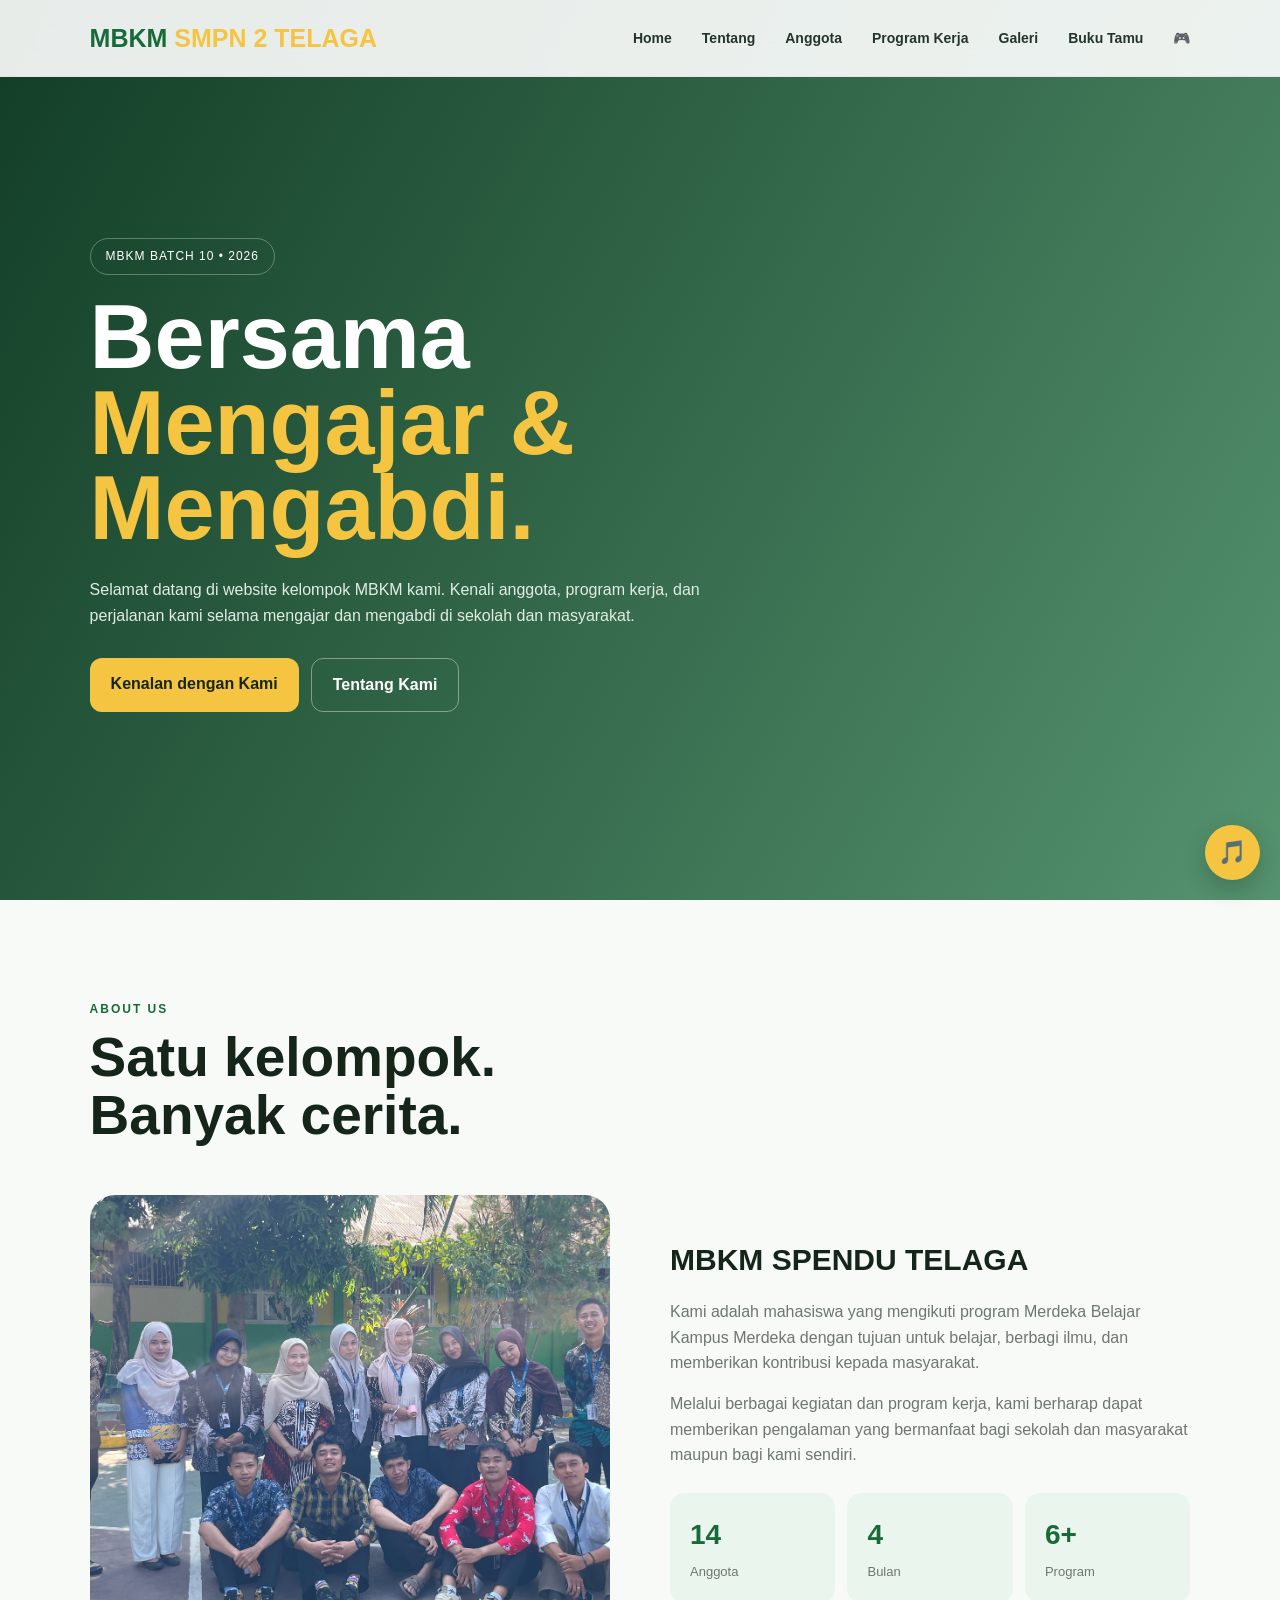
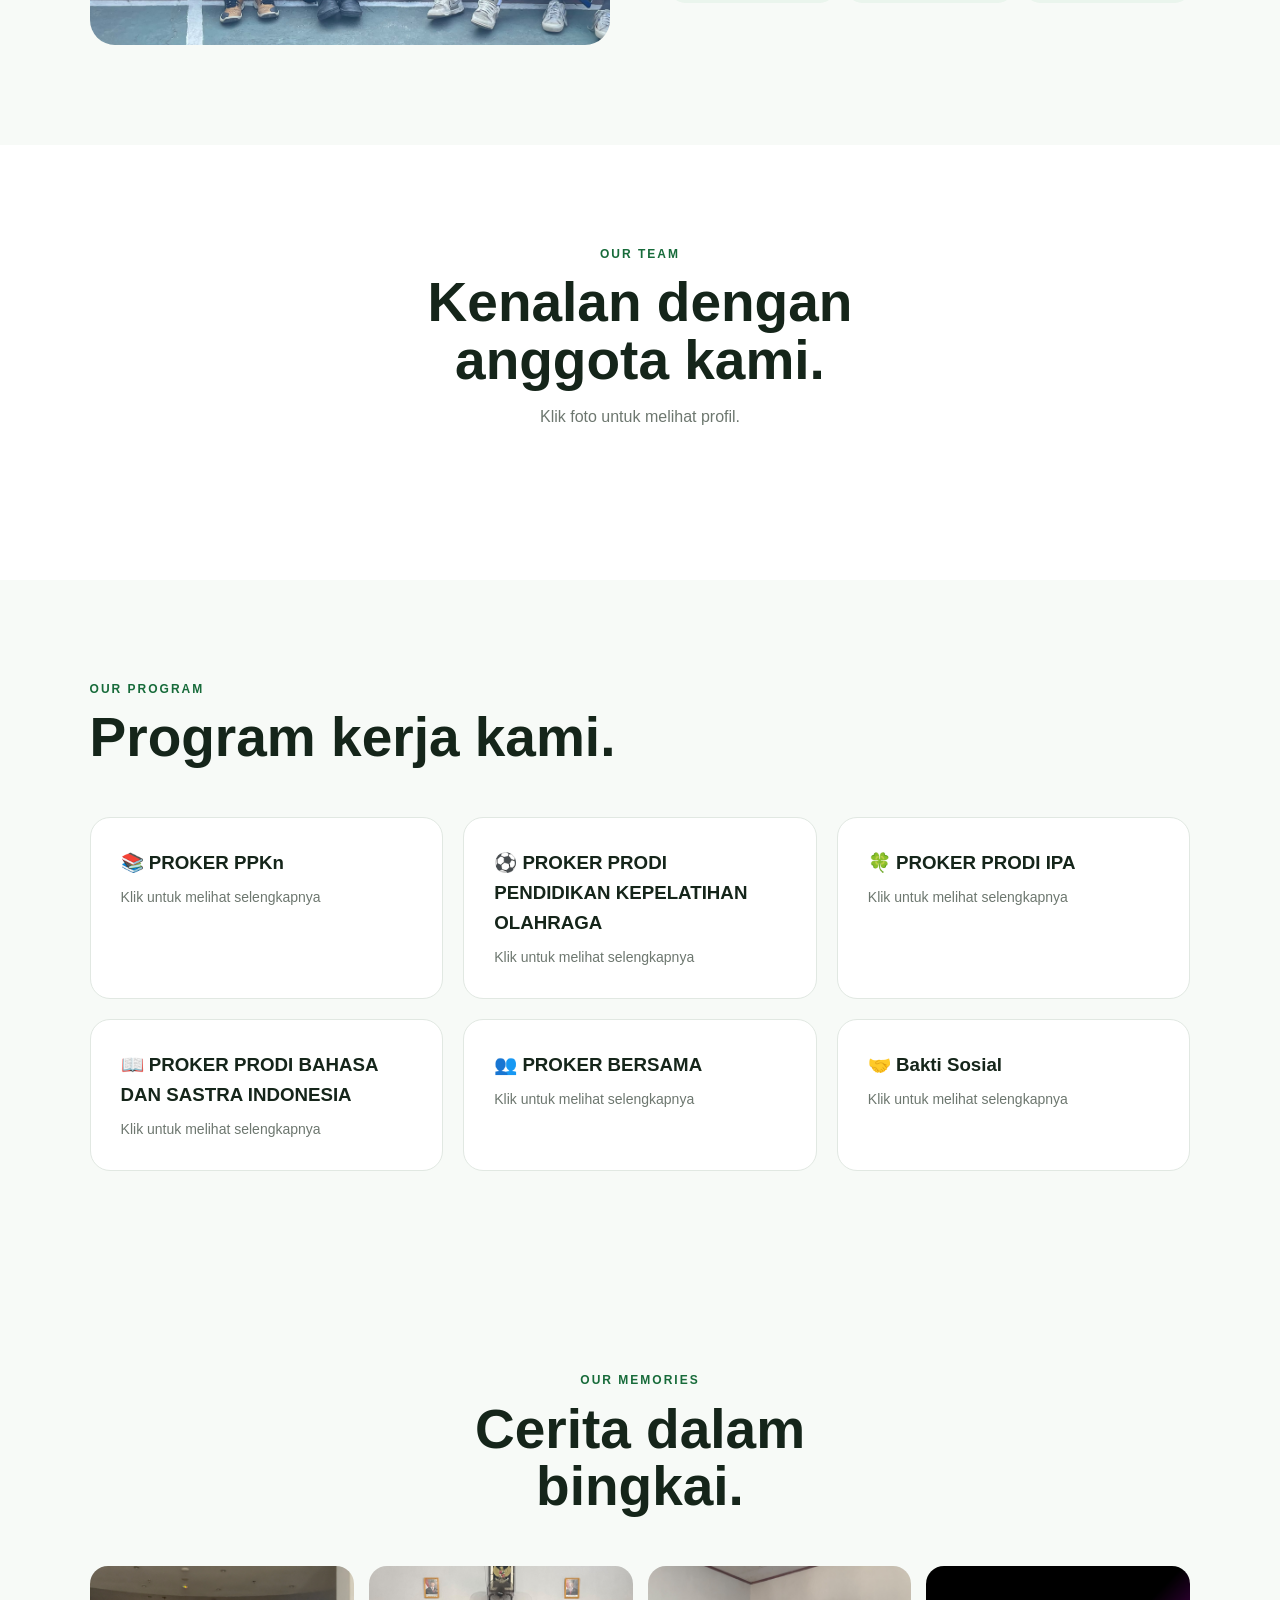
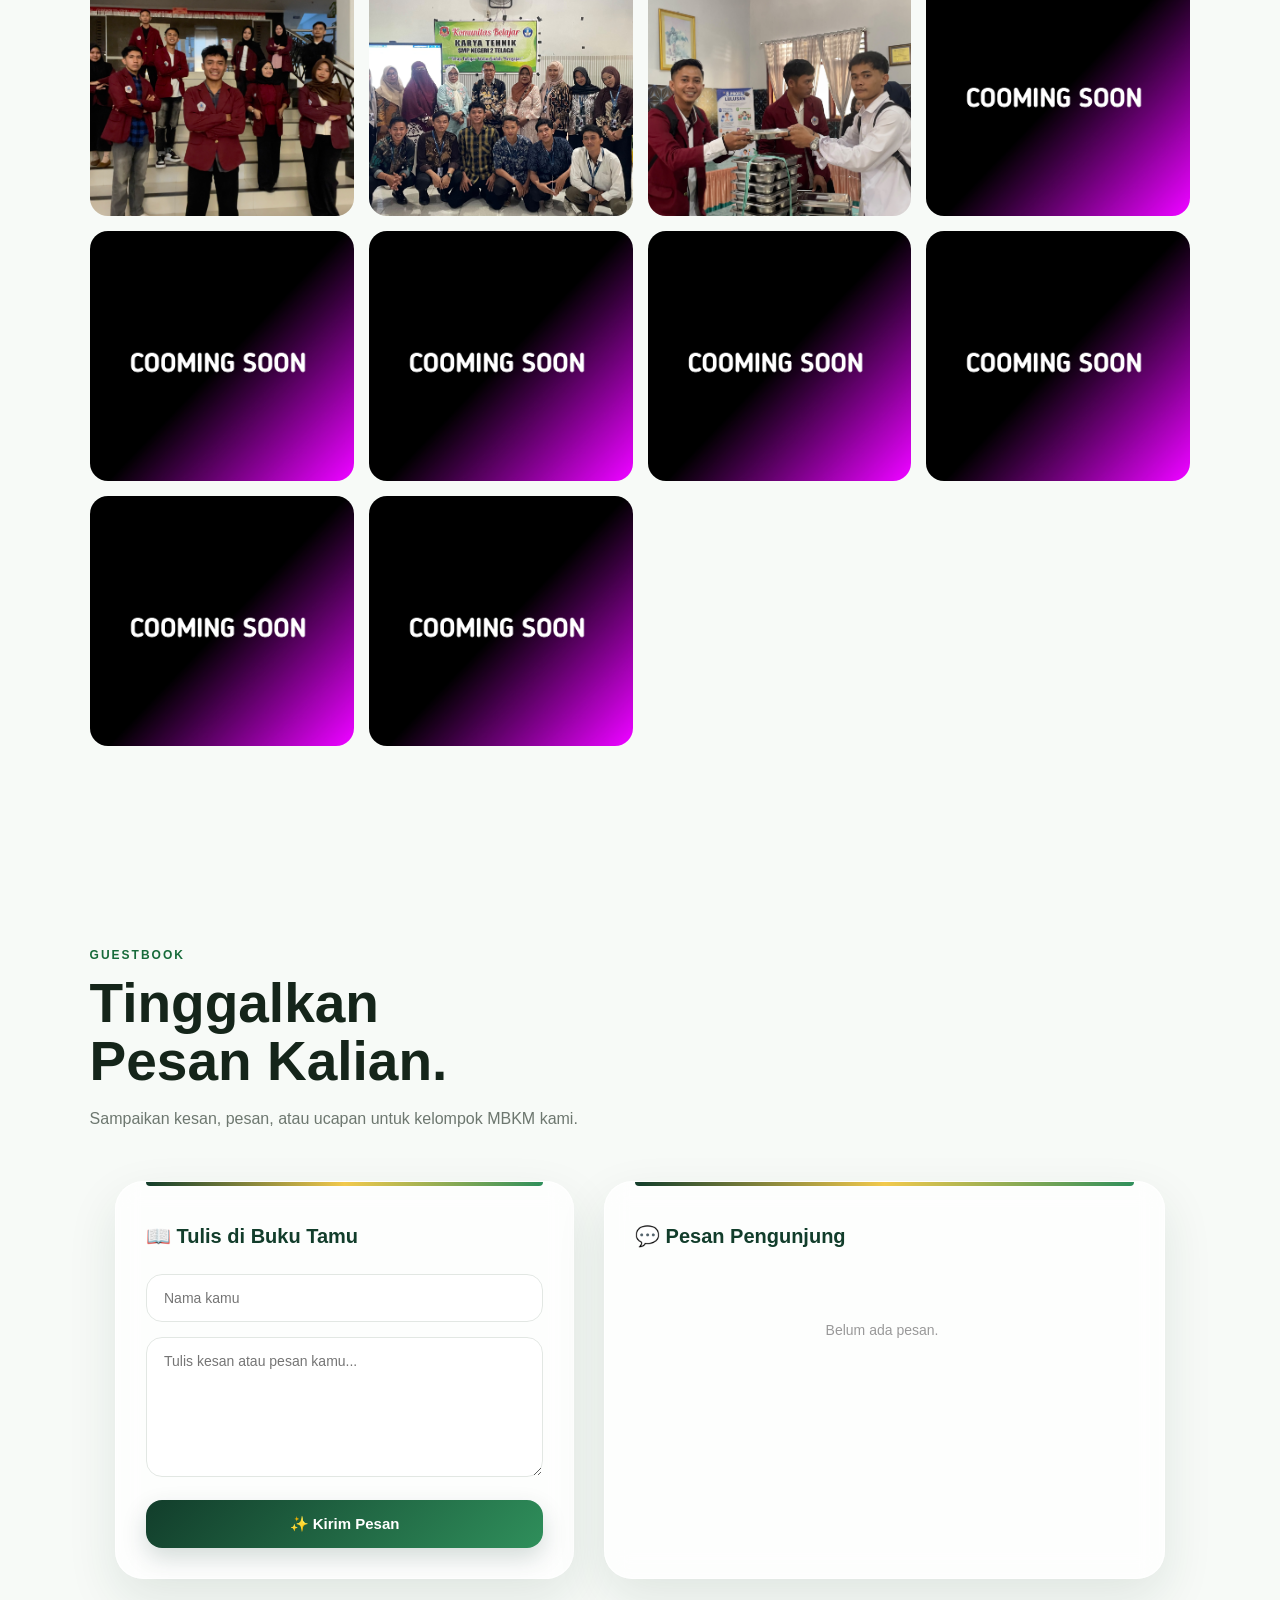
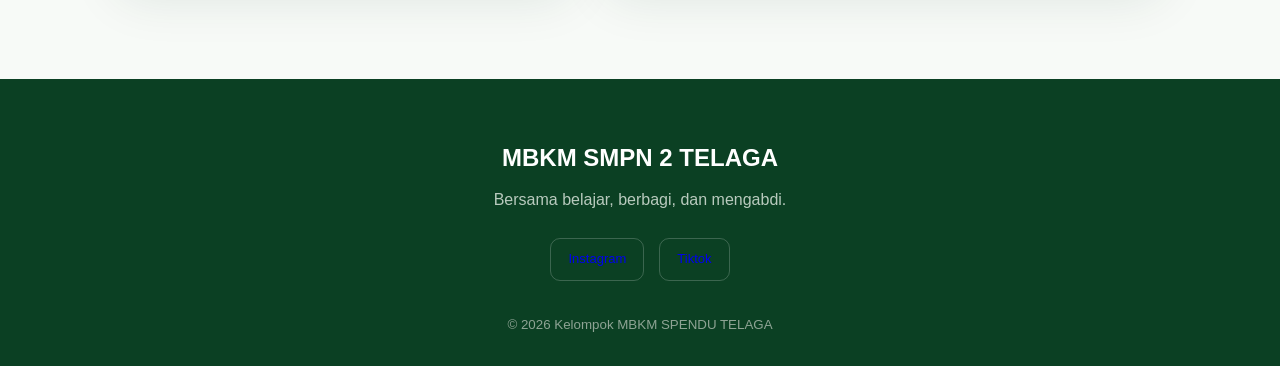
==== commit 28305aab: "Update index.html" ====
--- a/index.html
+++ b/index.html
@@ -131,7 +131,7 @@
                 </div>
 
                 <div>
-                    <strong>9</strong>
+                    <strong>6+</strong>
                     <span>Program</span>
                 </div>
 
--- a/style.css
+++ b/style.css
@@ -1223,8 +1223,9 @@
 
 .reveal {
     opacity: 0;
-    transform: translateY(50px);
+    transform: translateY(60px);
     transition: opacity 0.8s ease, transform 0.8s ease;
+    will-change: opacity, transform;
 }
 
 .reveal.active {
@@ -1482,11 +1483,26 @@
     opacity: 1;
     visibility: visible;
     transition: opacity .8s ease, visibility .8s ease;
+    animation: mbkmLoadingOut 1s ease forwards;
+    animation-delay: 5s;
 }
 
 #mbkmLoading.hide {
     opacity: 0;
     visibility: hidden;
+}
+@keyframes mbkmLoadingOut {
+    0% {
+        opacity: 1;
+        visibility: visible;
+        pointer-events: auto;
+    }
+
+    100% {
+        opacity: 0;
+        visibility: hidden;
+        pointer-events: none;
+    }
 }
 
 .mbkm-loading-content {
@@ -1821,4 +1837,1302 @@
         visibility: hidden;
         pointer-events: none;
     }
-}+}
+
+/* =========================
+   ANIMASI MENU HAMBURGER
+========================= */
+
+.menu-btn {
+    position: relative;
+    width: 45px;
+    height: 45px;
+    border: none;
+    background: transparent;
+    cursor: pointer;
+    font-size: 0;
+}
+
+/* 3 garis */
+.menu-btn::before,
+.menu-btn::after,
+.menu-btn {
+    transition: all 0.4s ease;
+}
+
+.menu-btn::before,
+.menu-btn::after {
+    content: "";
+    position: absolute;
+    left: 10px;
+    width: 25px;
+    height: 3px;
+    background: #123d2b;
+    border-radius: 10px;
+}
+
+.menu-btn::before {
+    top: 13px;
+    box-shadow: 0 8px 0 #123d2b, 0 16px 0 #123d2b;
+}
+
+.menu-btn::after {
+    display: none;
+}
+
+/* Saat aktif → berubah menjadi X */
+.menu-btn.active::before {
+    top: 21px;
+    transform: rotate(45deg);
+    box-shadow: none;
+}
+
+.menu-btn.active::after {
+    display: block;
+    top: 21px;
+    transform: rotate(-45deg);
+}
+
+/* =========================
+   BUKU TAMU PREMIUM
+========================= */
+
+.guestbook {
+    position: relative;
+    overflow: hidden;
+}
+
+
+/* CONTAINER */
+
+.guestbook-container {
+    max-width: 1050px;
+    margin: 50px auto 0;
+
+    display: grid;
+    grid-template-columns: 0.9fr 1.1fr;
+    gap: 30px;
+}
+
+
+/* CARD UTAMA */
+
+.guestbook-form,
+.guestbook-list {
+
+    position: relative;
+
+    padding: 30px;
+
+    border-radius: 28px;
+
+    background: rgba(255,255,255,.78);
+
+    border: 1px solid rgba(255,255,255,.8);
+
+    box-shadow:
+        0 20px 50px rgba(18,61,43,.10);
+
+    backdrop-filter: blur(12px);
+
+    -webkit-backdrop-filter: blur(12px);
+}
+
+
+/* GARIS GRADIENT ATAS */
+
+.guestbook-form::before,
+.guestbook-list::before {
+
+    content: "";
+
+    position: absolute;
+
+    top: 0;
+    left: 30px;
+    right: 30px;
+
+    height: 4px;
+
+    border-radius: 0 0 10px 10px;
+
+    background:
+        linear-gradient(
+            90deg,
+            #123d2b,
+            #f2c94c,
+            #2f8f5b
+        );
+}
+
+
+/* JUDUL */
+
+.guestbook-form h3,
+.guestbook-list h3 {
+
+    margin-top: 8px;
+    margin-bottom: 22px;
+
+    color: #123d2b;
+
+    font-size: 20px;
+}
+
+
+/* INPUT */
+
+.guestbook-form input,
+.guestbook-form textarea {
+
+    width: 100%;
+
+    box-sizing: border-box;
+
+    padding: 15px 17px;
+
+    margin-bottom: 15px;
+
+    border: 1px solid #e2e7e3;
+
+    border-radius: 16px;
+
+    outline: none;
+
+    background: rgba(255,255,255,.9);
+
+    color: #123d2b;
+
+    font-family: inherit;
+
+    font-size: 14px;
+
+    transition:
+        border .3s ease,
+        box-shadow .3s ease,
+        transform .3s ease;
+}
+
+
+.guestbook-form input:focus,
+.guestbook-form textarea:focus {
+
+    border-color: #2f8f5b;
+
+    box-shadow:
+        0 0 0 4px rgba(47,143,91,.10);
+
+    transform: translateY(-2px);
+}
+
+
+.guestbook-form textarea {
+
+    min-height: 140px;
+
+    resize: vertical;
+}
+
+
+/* TOMBOL */
+
+.guestbook-btn {
+
+    width: 100%;
+
+    padding: 15px;
+
+    border: none;
+
+    border-radius: 16px;
+
+    color: white;
+
+    font-family: inherit;
+
+    font-size: 15px;
+
+    font-weight: 700;
+
+    cursor: pointer;
+
+    background:
+        linear-gradient(
+            135deg,
+            #123d2b,
+            #2f8f5b
+        );
+
+    box-shadow:
+        0 10px 25px rgba(18,61,43,.18);
+
+    transition:
+        transform .3s ease,
+        box-shadow .3s ease;
+}
+
+
+.guestbook-btn:hover {
+
+    transform: translateY(-3px);
+
+    box-shadow:
+        0 15px 30px rgba(18,61,43,.25);
+}
+
+
+.guestbook-btn:active {
+
+    transform: scale(.97);
+}
+
+
+/* DAFTAR PESAN */
+
+#guestbookContainer {
+
+    max-height: 500px;
+
+    overflow-y: auto;
+
+    padding-right: 5px;
+}
+
+
+/* SCROLLBAR */
+
+#guestbookContainer::-webkit-scrollbar {
+
+    width: 5px;
+}
+
+
+#guestbookContainer::-webkit-scrollbar-thumb {
+
+    background: #2f8f5b;
+
+    border-radius: 10px;
+}
+
+
+/* KARTU PESAN */
+
+.guestbook-message {
+
+    position: relative;
+
+    display: grid;
+
+    grid-template-columns: 48px 1fr;
+
+    column-gap: 13px;
+
+    padding: 17px;
+
+    margin-bottom: 14px;
+
+    border-radius: 18px;
+
+    background:
+        linear-gradient(
+            135deg,
+            rgba(255,255,255,.95),
+            rgba(242,248,244,.9)
+        );
+
+    border: 1px solid rgba(18,61,43,.07);
+
+    box-shadow:
+        0 8px 20px rgba(18,61,43,.06);
+
+    animation:
+        guestMessageIn .5s ease both;
+
+    transition:
+        transform .3s ease,
+        box-shadow .3s ease;
+}
+
+
+.guestbook-message:hover {
+
+    transform: translateY(-3px);
+
+    box-shadow:
+        0 12px 25px rgba(18,61,43,.11);
+}
+
+
+/* AVATAR */
+
+.guestbook-message::before {
+
+    content: "👤";
+
+    width: 48px;
+    height: 48px;
+
+    display: flex;
+
+    align-items: center;
+    justify-content: center;
+
+    grid-row: 1 / span 3;
+
+    border-radius: 50%;
+
+    background:
+        linear-gradient(
+            135deg,
+            #123d2b,
+            #2f8f5b
+        );
+
+    font-size: 20px;
+
+    box-shadow:
+        0 6px 15px rgba(18,61,43,.18);
+}
+
+
+/* NAMA */
+
+.guestbook-message strong {
+
+    display: block;
+
+    color: #123d2b;
+
+    font-size: 15px;
+
+    margin-bottom: 5px;
+}
+
+
+/* PESAN */
+
+.guestbook-message p {
+
+    margin: 0;
+
+    color: #555;
+
+    line-height: 1.6;
+
+    font-size: 14px;
+
+    word-break: break-word;
+}
+
+
+/* TANGGAL */
+
+.guestbook-date {
+
+    display: block;
+
+    margin-top: 8px;
+
+    color: #999;
+
+    font-size: 11px;
+}
+
+
+/* EMPTY */
+
+.guestbook-empty {
+
+    padding: 45px 15px;
+
+    text-align: center;
+
+    color: #999;
+
+    font-size: 14px;
+}
+
+
+/* ANIMASI */
+
+@keyframes guestMessageIn {
+
+    from {
+
+        opacity: 0;
+
+        transform:
+            translateY(20px)
+            scale(.97);
+
+    }
+
+    to {
+
+        opacity: 1;
+
+        transform:
+            translateY(0)
+            scale(1);
+
+    }
+
+}
+
+
+/* MOBILE */
+
+@media(max-width:650px) {
+
+    .guestbook-container {
+
+        grid-template-columns: 1fr;
+
+        margin-top: 30px;
+
+        gap: 20px;
+
+    }
+
+
+    .guestbook-form,
+    .guestbook-list {
+
+        padding: 22px;
+
+        border-radius: 22px;
+
+    }
+
+
+    .guestbook-form::before,
+    .guestbook-list::before {
+
+        left: 22px;
+        right: 22px;
+
+    }
+
+
+    #guestbookContainer {
+
+        max-height: 450px;
+
+    }
+
+
+    .guestbook-message {
+
+        grid-template-columns: 42px 1fr;
+
+        padding: 14px;
+
+    }
+
+
+    .guestbook-message::before {
+
+        width: 42px;
+        height: 42px;
+
+        font-size: 17px;
+
+    }
+
+}
+
+/* =========================
+   AVATAR BUKU TAMU
+========================= */
+
+.guestbook-message {
+
+    display: grid;
+
+    grid-template-columns: 48px 1fr;
+
+    gap: 13px;
+}
+
+
+.guest-avatar {
+
+    width: 48px;
+    height: 48px;
+
+    display: flex;
+
+    align-items: center;
+    justify-content: center;
+
+    border-radius: 50%;
+
+    background:
+        linear-gradient(
+            135deg,
+            #123d2b,
+            #f2c94c
+        );
+
+    color: white;
+
+    font-size: 19px;
+
+    font-weight: 800;
+
+    box-shadow:
+        0 6px 15px rgba(18,61,43,.18);
+}
+
+
+.guest-content {
+
+    min-width: 0;
+}
+
+
+/* BAGIAN BAWAH PESAN */
+
+.guest-bottom {
+
+    display: flex;
+
+    align-items: center;
+
+    justify-content: space-between;
+
+    margin-top: 8px;
+}
+
+
+/* LIKE */
+
+.guest-like {
+
+    border: none;
+
+    background: transparent;
+
+    cursor: pointer;
+
+    font-size: 13px;
+
+    padding: 5px 8px;
+
+    border-radius: 10px;
+
+    transition: .25s;
+}
+
+
+.guest-like:hover {
+
+    background: rgba(242,201,76,.15);
+
+    transform: scale(1.08);
+}
+
+
+.guest-like.liked {
+
+    transform: scale(1.15);
+}
+
+.guest-like:active {
+    transform: scale(1.35);
+}
+
+.guest-like span {
+    font-weight: 600;
+}
+
+@keyframes heartPop {
+
+    0% {
+        transform: scale(1);
+    }
+
+    50% {
+        transform: scale(1.35);
+    }
+
+    100% {
+        transform: scale(1);
+    }
+
+}
+
+/* =================================
+   PREMIUM ALERT
+================================= */
+
+.premium-alert-overlay {
+    position: fixed;
+    inset: 0;
+    z-index: 99999;
+
+    display: flex;
+    align-items: center;
+    justify-content: center;
+
+    padding: 20px;
+
+    background: rgba(4, 25, 17, .55);
+
+    backdrop-filter: blur(8px);
+    -webkit-backdrop-filter: blur(8px);
+
+    opacity: 0;
+    visibility: hidden;
+
+    transition:
+        opacity .3s ease,
+        visibility .3s ease;
+}
+
+.premium-alert-overlay.show {
+    opacity: 1;
+    visibility: visible;
+}
+
+
+/* BOX */
+
+.premium-alert-box {
+
+    width: min(390px, 100%);
+
+    padding: 35px 28px 28px;
+
+    text-align: center;
+
+    background:
+        linear-gradient(
+            145deg,
+            rgba(255,255,255,.98),
+            rgba(246,250,247,.98)
+        );
+
+    border-radius: 30px;
+
+    box-shadow:
+        0 30px 80px rgba(0,0,0,.25),
+        0 10px 30px rgba(18,61,43,.15);
+
+    border: 1px solid rgba(255,255,255,.8);
+
+    transform:
+        translateY(30px)
+        scale(.9);
+
+    transition:
+        transform .4s cubic-bezier(.2,.8,.2,1);
+
+    position: relative;
+
+    overflow: hidden;
+}
+
+.premium-alert-overlay.show
+.premium-alert-box {
+
+    transform:
+        translateY(0)
+        scale(1);
+}
+
+
+/* GARIS ATAS */
+
+.premium-alert-box::before {
+
+    content: "";
+
+    position: absolute;
+
+    top: 0;
+    left: 0;
+    right: 0;
+
+    height: 5px;
+
+    background:
+        linear-gradient(
+            90deg,
+            #123d2b,
+            #f2c94c,
+            #2f8f5b
+        );
+}
+
+
+/* ICON */
+
+.premium-alert-icon {
+
+    width: 78px;
+    height: 78px;
+
+    margin: 0 auto 20px;
+
+    display: flex;
+
+    align-items: center;
+    justify-content: center;
+
+    border-radius: 50%;
+
+    background:
+        linear-gradient(
+            135deg,
+            #2f8f5b,
+            #123d2b
+        );
+
+    color: white;
+
+    font-size: 38px;
+    font-weight: 800;
+
+    box-shadow:
+        0 12px 30px rgba(47,143,91,.30);
+
+    animation: alertIconPop .6s cubic-bezier(.2,.8,.2,1);
+}
+
+
+/* TITLE */
+
+.premium-alert-box h3 {
+
+    margin: 0 0 10px;
+
+    color: #123d2b;
+
+    font-size: 25px;
+
+    font-weight: 800;
+}
+
+
+/* MESSAGE */
+
+.premium-alert-box p {
+
+    margin: 0 auto 25px;
+
+    max-width: 300px;
+
+    color: #666;
+
+    font-size: 15px;
+
+    line-height: 1.6;
+}
+
+
+/* BUTTON */
+
+.premium-alert-button {
+
+    width: 100%;
+
+    padding: 15px 20px;
+
+    border: none;
+
+    border-radius: 15px;
+
+    background:
+        linear-gradient(
+            135deg,
+            #123d2b,
+            #2f8f5b
+        );
+
+    color: white;
+
+    font-size: 15px;
+
+    font-weight: 700;
+
+    cursor: pointer;
+
+    box-shadow:
+        0 10px 25px rgba(18,61,43,.20);
+
+    transition:
+        transform .25s ease,
+        box-shadow .25s ease;
+}
+
+.premium-alert-button:hover {
+
+    transform: translateY(-3px);
+
+    box-shadow:
+        0 15px 30px rgba(18,61,43,.28);
+}
+
+.premium-alert-button:active {
+
+    transform: scale(.96);
+}
+
+
+/* ANIMASI */
+
+@keyframes alertIconPop {
+
+    0% {
+        opacity: 0;
+        transform: scale(.4) rotate(-15deg);
+    }
+
+    60% {
+        transform: scale(1.12) rotate(5deg);
+    }
+
+    100% {
+        opacity: 1;
+        transform: scale(1) rotate(0);
+    }
+}
+
+
+/* MOBILE */
+
+@media(max-width:650px) {
+
+    .premium-alert-box {
+
+        width: calc(100% - 10px);
+
+        padding:
+            32px
+            22px
+            24px;
+
+        border-radius: 26px;
+    }
+
+    .premium-alert-icon {
+
+        width: 70px;
+        height: 70px;
+
+        font-size: 32px;
+    }
+
+    .premium-alert-box h3 {
+
+        font-size: 23px;
+    }
+
+    .premium-alert-box p {
+
+        font-size: 14px;
+    }
+
+}
+
+/* =================================
+   PREMIUM GUESTBOOK
+================================= */
+
+.guestbook {
+    position: relative;
+    overflow: hidden;
+}
+
+.guestbook-container {
+    max-width: 1050px;
+    margin: 50px auto 0;
+    display: grid;
+    grid-template-columns: 0.9fr 1.1fr;
+    gap: 30px;
+}
+
+.guestbook-form,
+.guestbook-list {
+    position: relative;
+    padding: 30px;
+    border-radius: 28px;
+    background: rgba(255,255,255,.78);
+    border: 1px solid rgba(255,255,255,.8);
+    box-shadow: 0 20px 50px rgba(18,61,43,.10);
+    backdrop-filter: blur(12px);
+    -webkit-backdrop-filter: blur(12px);
+}
+
+.guestbook-form::before,
+.guestbook-list::before {
+    content: "";
+    position: absolute;
+    top: 0;
+    left: 30px;
+    right: 30px;
+    height: 4px;
+    border-radius: 0 0 10px 10px;
+    background: linear-gradient(
+        90deg,
+        #123d2b,
+        #f2c94c,
+        #2f8f5b
+    );
+}
+
+.guestbook-form h3,
+.guestbook-list h3 {
+    margin-top: 8px;
+    margin-bottom: 22px;
+    color: #123d2b;
+    font-size: 20px;
+}
+
+.guestbook-form input,
+.guestbook-form textarea {
+    width: 100%;
+    box-sizing: border-box;
+    padding: 15px 17px;
+    margin-bottom: 15px;
+
+    border: 1px solid #e2e7e3;
+    border-radius: 16px;
+
+    outline: none;
+    background: rgba(255,255,255,.9);
+    color: #123d2b;
+
+    font-family: inherit;
+    font-size: 14px;
+
+    transition:
+        border .3s ease,
+        box-shadow .3s ease,
+        transform .3s ease;
+}
+
+.guestbook-form input:focus,
+.guestbook-form textarea:focus {
+    border-color: #2f8f5b;
+
+    box-shadow:
+        0 0 0 4px rgba(47,143,91,.10);
+
+    transform: translateY(-2px);
+}
+
+.guestbook-form textarea {
+    min-height: 140px;
+    resize: vertical;
+}
+
+.guestbook-btn {
+    width: 100%;
+    padding: 15px;
+
+    border: none;
+    border-radius: 16px;
+
+    color: white;
+    font-family: inherit;
+    font-size: 15px;
+    font-weight: 700;
+
+    cursor: pointer;
+
+    background:
+        linear-gradient(
+            135deg,
+            #123d2b,
+            #2f8f5b
+        );
+
+    box-shadow:
+        0 10px 25px rgba(18,61,43,.18);
+
+    transition:
+        transform .3s ease,
+        box-shadow .3s ease;
+}
+
+.guestbook-btn:hover {
+    transform: translateY(-3px);
+
+    box-shadow:
+        0 15px 30px rgba(18,61,43,.25);
+}
+
+.guestbook-btn:active {
+    transform: scale(.97);
+}
+
+
+/* =================================
+   DAFTAR PESAN
+================================= */
+
+#guestbookContainer {
+    max-height: 500px;
+    overflow-y: auto;
+    padding-right: 5px;
+}
+
+#guestbookContainer::-webkit-scrollbar {
+    width: 5px;
+}
+
+#guestbookContainer::-webkit-scrollbar-thumb {
+    background: #2f8f5b;
+    border-radius: 10px;
+}
+
+
+/* =================================
+   PESAN
+================================= */
+
+.guestbook-message {
+    position: relative;
+
+    display: grid;
+    grid-template-columns: 48px 1fr;
+    gap: 13px;
+
+    padding: 17px;
+    margin-bottom: 14px;
+
+    border-radius: 18px;
+
+    background:
+        linear-gradient(
+            135deg,
+            rgba(255,255,255,.95),
+            rgba(242,248,244,.9)
+        );
+
+    border: 1px solid rgba(18,61,43,.07);
+
+    box-shadow:
+        0 8px 20px rgba(18,61,43,.06);
+
+    animation:
+        guestMessageIn .5s ease both;
+
+    transition:
+        transform .3s ease,
+        box-shadow .3s ease;
+}
+
+.guestbook-message:hover {
+    transform: translateY(-3px);
+
+    box-shadow:
+        0 12px 25px rgba(18,61,43,.11);
+}
+
+
+/* =================================
+   AVATAR
+================================= */
+
+.guest-avatar {
+    width: 48px;
+    height: 48px;
+
+    display: flex;
+    align-items: center;
+    justify-content: center;
+
+    border-radius: 50%;
+
+    background:
+        linear-gradient(
+            135deg,
+            #123d2b,
+            #f2c94c
+        );
+
+    color: white;
+
+    font-size: 19px;
+    font-weight: 800;
+
+    box-shadow:
+        0 6px 15px rgba(18,61,43,.18);
+}
+
+.guest-content {
+    min-width: 0;
+}
+
+.guestbook-message strong {
+    display: block;
+
+    color: #123d2b;
+
+    font-size: 15px;
+
+    margin-bottom: 5px;
+}
+
+.guestbook-message p {
+    margin: 0;
+
+    color: #555;
+
+    line-height: 1.6;
+
+    font-size: 14px;
+
+    word-break: break-word;
+}
+
+
+/* =================================
+   TANGGAL + LIKE
+================================= */
+
+.guest-bottom {
+    display: flex;
+
+    align-items: center;
+    justify-content: space-between;
+
+    margin-top: 8px;
+}
+
+.guestbook-date {
+    display: block;
+
+    color: #999;
+
+    font-size: 11px;
+}
+
+.guest-like {
+    border: none;
+
+    background: transparent;
+
+    cursor: pointer;
+
+    font-size: 13px;
+
+    padding: 5px 8px;
+
+    border-radius: 10px;
+
+    transition: .25s;
+}
+
+.guest-like:hover {
+    background:
+        rgba(242,201,76,.15);
+
+    transform: scale(1.08);
+}
+
+.guest-like:active {
+    transform: scale(1.25);
+}
+
+.guest-like span {
+    font-weight: 600;
+}
+
+
+/* =================================
+   PESAN KOSONG
+================================= */
+
+.guestbook-empty {
+    padding: 45px 15px;
+
+    text-align: center;
+
+    color: #999;
+
+    font-size: 14px;
+}
+
+
+/* =================================
+   ANIMASI
+================================= */
+
+@keyframes guestMessageIn {
+
+    from {
+        opacity: 0;
+        transform:
+            translateY(20px)
+            scale(.97);
+    }
+
+    to {
+        opacity: 1;
+        transform:
+            translateY(0)
+            scale(1);
+    }
+
+}
+
+
+/* =================================
+   HILANGKAN AVATAR LAMA
+================================= */
+
+.guestbook-message::before {
+    display: none;
+}
+
+
+/* =================================
+   MOBILE
+================================= */
+
+@media(max-width:650px) {
+
+    .guestbook-container {
+        grid-template-columns: 1fr;
+
+        margin-top: 30px;
+
+        gap: 20px;
+    }
+
+    .guestbook-form,
+    .guestbook-list {
+        padding: 22px;
+
+        border-radius: 22px;
+    }
+
+    .guestbook-form::before,
+    .guestbook-list::before {
+        left: 22px;
+        right: 22px;
+    }
+
+    #guestbookContainer {
+        max-height: 450px;
+    }
+
+    .guestbook-message {
+        grid-template-columns:
+            42px 1fr;
+
+        padding: 14px;
+    }
+
+    .guest-avatar {
+        width: 42px;
+        height: 42px;
+
+        font-size: 17px;
+    }
+
+   }
